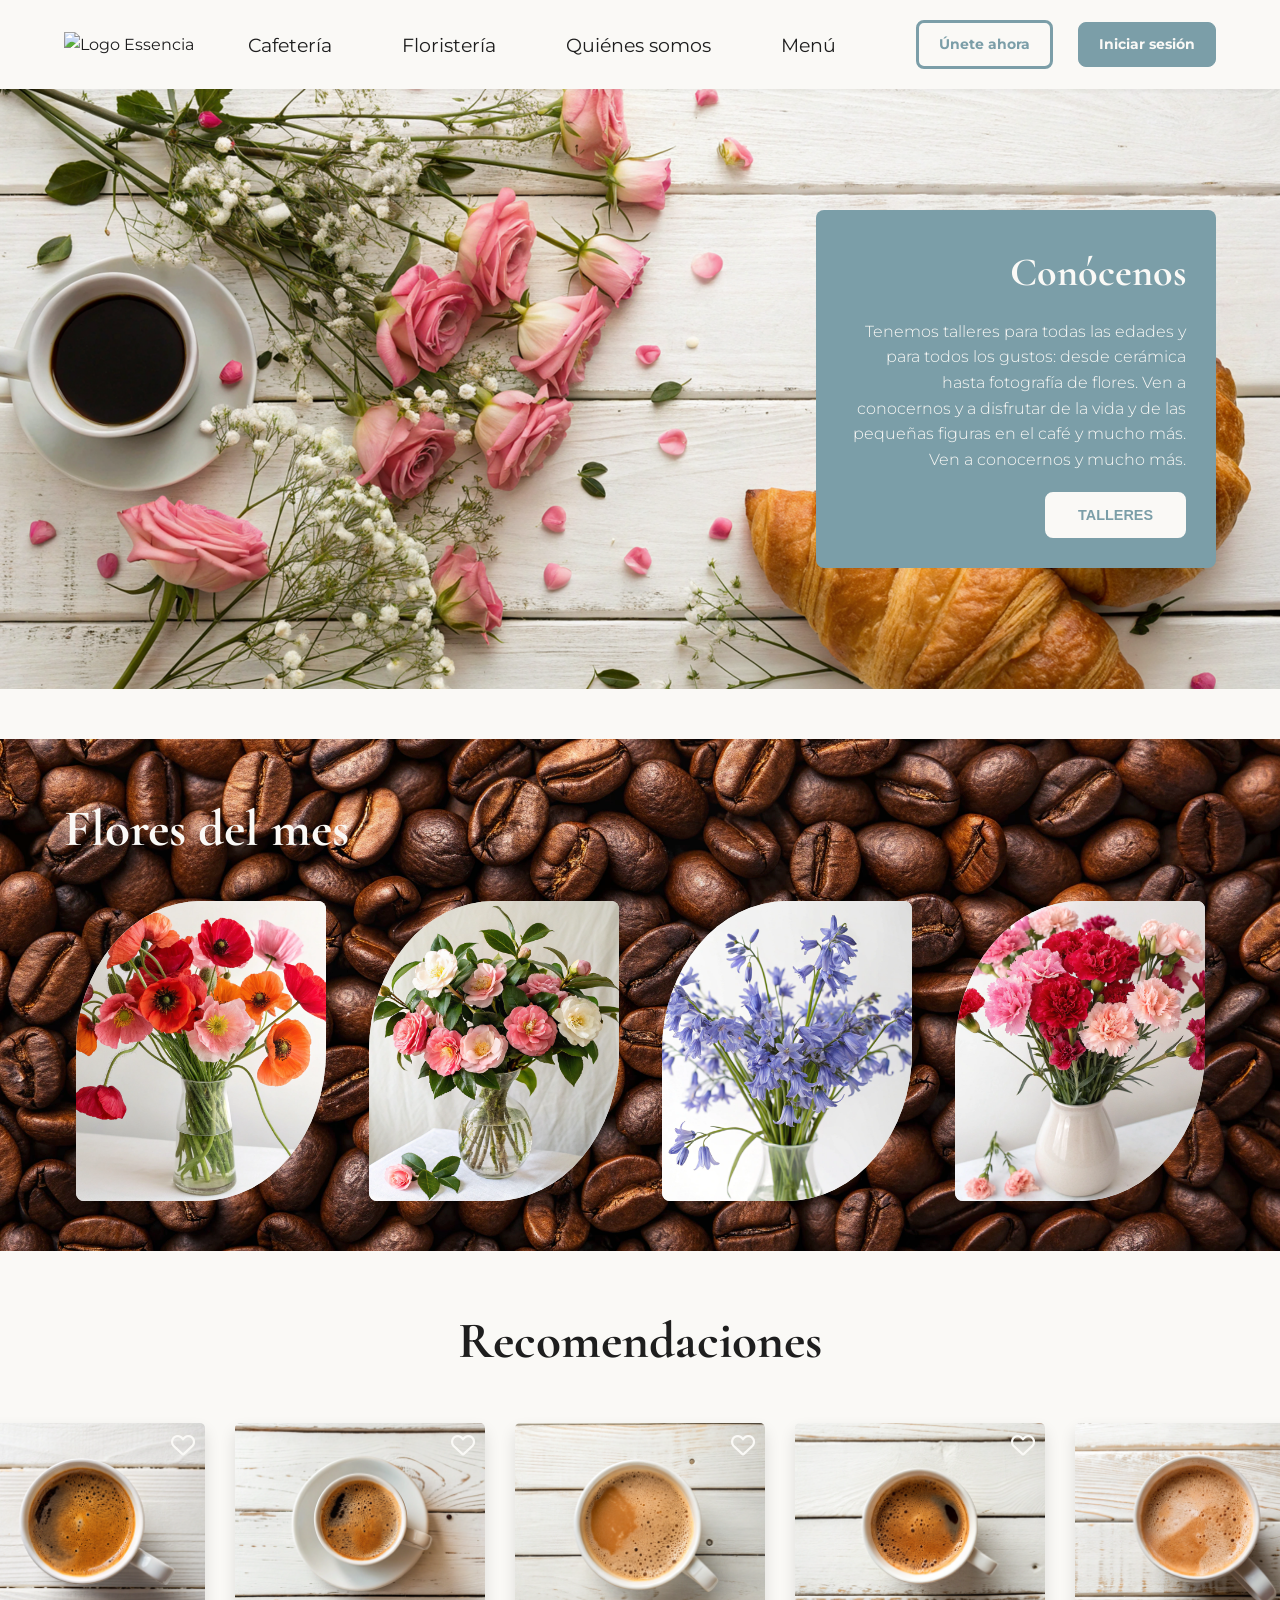
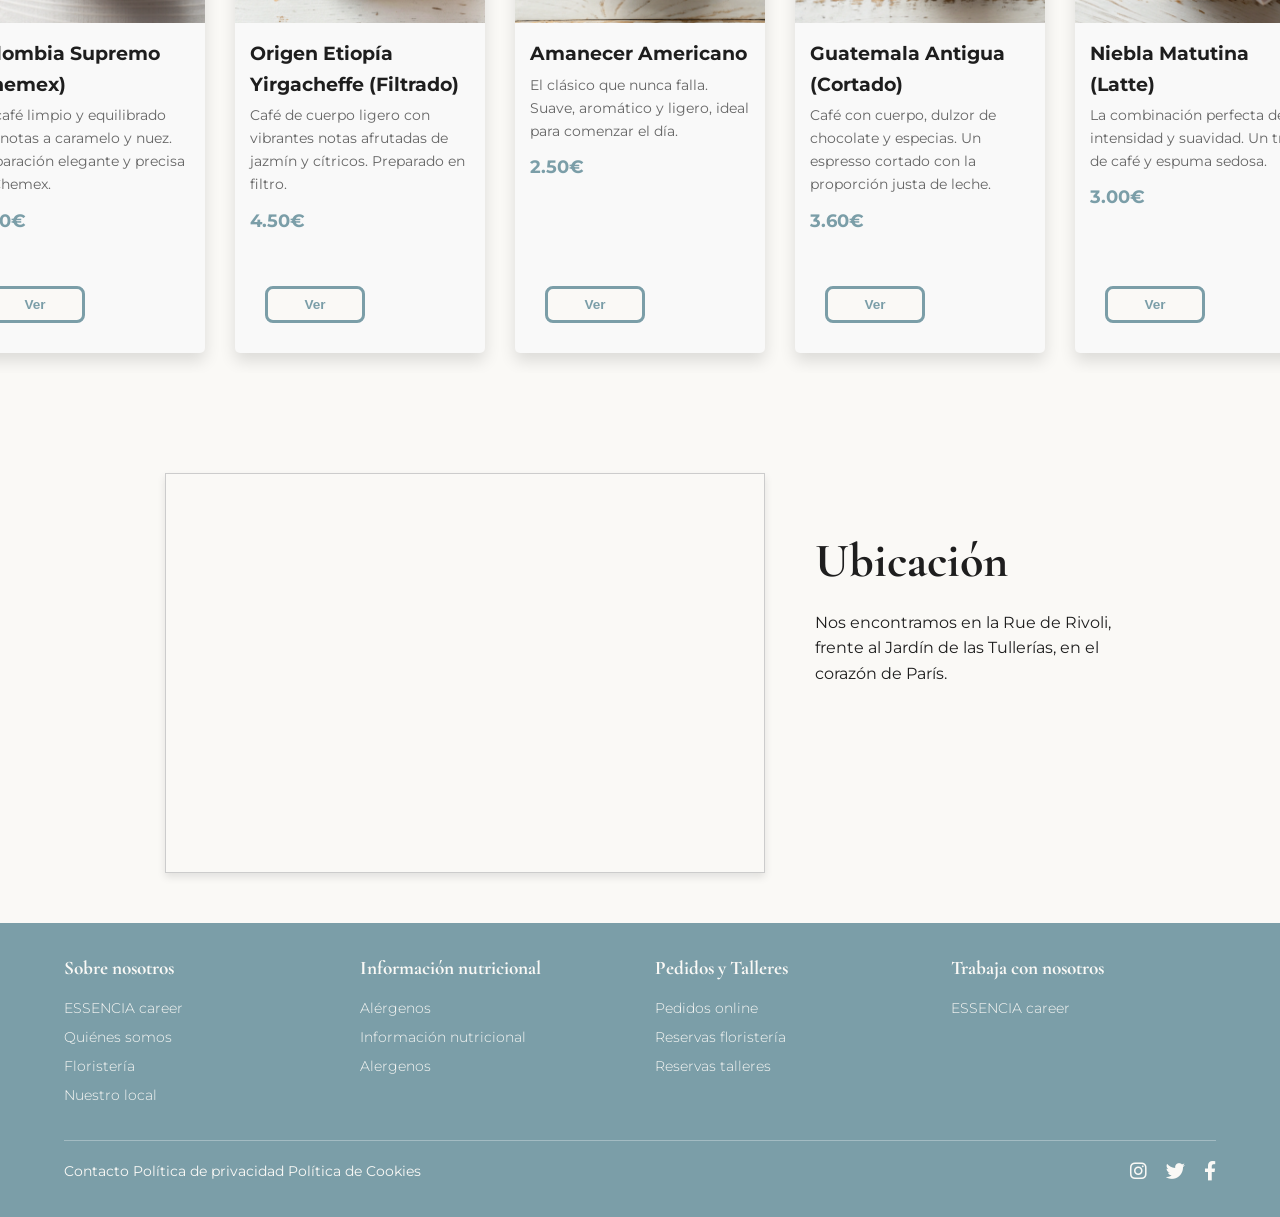
==== Frontend/html/index.html @ 6d56058f "primer commit" ====
<!DOCTYPE html>
<html lang="es">

<head>
    <meta charset="UTF-8">
    <meta name="viewport" content="width=device-width, initial-scale=1.0">
    <title>ESSENCIA</title>
    <link rel="preconnect" href="https://fonts.googleapis.com">
    <link rel="preconnect" href="https://fonts.gstatic.com" crossorigin>
    <link
        href="https://fonts.googleapis.com/css2?family=Cormorant+Garamond:wght@400;700&family=Montserrat:wght@300;400;700&display=swap"
        rel="stylesheet">
    <link rel="stylesheet" href="../css/index.css">
    <script src="../js/index.js"></script>
    <script src="../js/api.js" defer></script>
    
    <script src="../js/toggle.js"></script>
    <link rel="stylesheet" href="https://cdnjs.cloudflare.com/ajax/libs/font-awesome/6.0.0-beta3/css/all.min.css">
</head>

<body>

    <header class="header">
        <div class="header__container">
            <div class="header__logo">
                <img src="../imagenes/generales/logo1-azul.png" alt="Logo Essencia">
            </div>
            <button class="header__toggle menu-toggle" aria-label="Toggle navigation">
                <i class="fas fa-bars"></i>
            </button>
        </div>

        <div class="header__nav nav-menu">
            <nav class="header__list">
                <ul>
                    <li class="header__item"><a href="../html/cafeteria.html" class="header__link">Cafetería</a></li>
                    <li class="header__item"><a href="../html/floristeria.html" class="header__link">Floristería</a></li>
                    <li class="header__item"><a href="#" class="header__link">Quiénes somos</a></li>
                    <li class="header__item"><a href="#" class="header__link">Menú</a></li>
                </ul>
            </nav>
            <div class="header__buttons">
                <a href="../html/register.html" class="btn btn--outline-blue">Únete ahora</a>
                <a href="../html/login.html" class="btn btn--primary">Iniciar sesión</a>
            </div>
        </div>
    </header>

    <section class="banner">
        <div class="banner__overlay-img">
            <img src="../imagenes/generales/conocenos.png" alt="Detalle de flores">
        </div>
        <div class="banner__content">
            <h2 class="banner__title">Conócenos</h2>
            <p class="banner__text">Tenemos talleres para todas las edades y para todos los gustos: desde cerámica hasta fotografía de
                flores. Ven a conocernos y a disfrutar de la vida y de las pequeñas figuras en el café y mucho más. Ven
                a conocernos y mucho más.</p>
            <button class="btn btn--tertiary">Talleres</button>
        </div>
    </section>

    <section class="flores-section">
        <div class="flores-section__bg">
            <img src="../imagenes/generales/granos1.png" alt="Fondo decorativo">
        </div>
        <h2 class="flores-section__title">Flores del mes</h2>
        <div id="flores-del-mes-container" class="flores-section__grid">
        </div>
    </section>

    <section class="recommendations">
        <h2 class="recommendations__title">Recomendaciones</h2>
        <div id="recomendacion-barista-container" class="recommendations__carousel">
        </div>
    </section>

    <section class="location">
        <div class="location__map">
            <iframe
                src="https://www.google.com/maps/embed?pb=!1m18!1m12!1m3!1d2624.730303642738!2d2.327666215674393!3d48.86313887928739!2m3!1f0!2f0!3f0!3m2!1i1024!2i768!4f13.1!3m3!1m2!1s0x47e66e2c2c9d5d33%3A0x629577559c5d72f1!2sJard%C3%ADn%20de%20las%20Tuller%C3%ADas!5e0!3m2!1ses!2ses!4v1678822000000!5m2!1ses!2ses"
                width="100%" height="100%" style="border:0;" allowfullscreen="" loading="lazy"
                referrerpolicy="no-referrer-when-downgrade">
            </iframe>
        </div>
        <div class="location__info">
            <h2>Ubicación</h2>
            <p>Nos encontramos en la Rue de Rivoli, frente al Jardín de las Tullerías, en el corazón de París.</p>
        </div>
    </section>

    <footer class="footer">
        <div class="footer__content">
            <div class="footer__column">
                <h3>Sobre nosotros</h3>
                <ul>
                    <li><a href="#">ESSENCIA career</a></li>
                    <li><a href="#">Quiénes somos</a></li>
                    <li><a href="#">Floristería</a></li>
                    <li><a href="#">Nuestro local</a></li>
                </ul>
            </div>
            <div class="footer__column">
                <h3>Información nutricional</h3>
                <ul>
                    <li><a href="#">Alérgenos</a></li>
                    <li><a href="#">Información nutricional</a></li>
                    <li><a href="#">Alergenos</a></li>
                </ul>
            </div>
            <div class="footer__column">
                <h3>Pedidos y Talleres</h3>
                <ul>
                    <li><a href="#">Pedidos online</a></li>
                    <li><a href="#">Reservas floristería</a></li>
                    <li><a href="#">Reservas talleres</a></li>
                </ul>
            </div>
            <div class="footer__column">
                <h3>Trabaja con nosotros</h3>
                <ul>
                    <li><a href="#">ESSENCIA career</a></li>
                </ul>
            </div>
        </div>
        <div class="footer__bottom">
            <div>
                <a href="#">Contacto</a>
                <a href="#">Política de privacidad</a>
                <a href="#">Política de Cookies</a>
            </div>
            <div class="footer__social">
                <a href="#"><i class="fab fa-instagram"></i></a>
                <a href="#"><i class="fab fa-twitter"></i></a>
                <a href="#"><i class="fab fa-facebook-f"></i></a>
            </div>
        </div>
    </footer>

</body>

</html>
---- Frontend/css/index.css ----
* {
  margin: 0;
  padding: 0;
  box-sizing: border-box;
}

body {
  font-family: "Montserrat", sans-serif;
  color: #1e1e1e;
  line-height: 1.6;
  background-color: #faf9f6;
}

h2 {
  font-family: "Cormorant Garamond", serif;
  font-weight: 700;
}

h3 {
  font-family: "Cormorant Garamond", serif;
}

a {
  text-decoration: none;
  color: inherit;
}

.btn {
  padding: 10px 20px;
  border: none;
  cursor: pointer;
  border-radius: 8px;
  font-weight: 700;
  transition: background-color 0.3s, color 0.3s, border-color 0.3s;
  font-size: 0.9rem;
  display: inline-block;
}
.btn--primary {
  background-color: #7b9ea8;
  color: #faf9f6;
  border: 1px solid #7b9ea8;
}
.btn--primary:hover {
  background-color: #658790;
  border-color: #658790;
  opacity: 1;
}
.btn--outline-blue {
  background-color: #faf9f6;
  color: #7b9ea8;
  border: 3px solid #7b9ea8;
}
.btn--outline-blue:hover {
  background-color: #7b9ea8;
  color: #faf9f6;
  border-color: #7b9ea8;
  opacity: 1;
}
.btn--secondary {
  background-color: transparent;
  color: #7b9ea8;
  border: 2px solid #7b9ea8;
}
.btn--secondary:hover {
  background-color: #7b9ea8;
  color: #faf9f6;
  border-color: #7b9ea8;
  opacity: 1;
}
.btn--tertiary {
  background-color: #faf9f6;
  color: #7b9ea8;
  border: 3px solid #faf9f6;
  padding: 12px 30px;
  text-transform: uppercase;
}
.btn--tertiary:hover {
  background-color: #658790;
  opacity: 1;
  color: #faf9f6;
}
.btn--ver {
  background-color: #85a2a9;
  color: #faf9f6;
}
.btn--ver:hover {
  background-color: #658790;
  border-color: #658790;
  opacity: 1;
}

.header {
  display: flex;
  flex-direction: column;
  align-items: center;
  padding: 15px 5%;
  background-color: #faf9f6;
  color: #1e1e1e;
  position: sticky;
  top: 0;
  z-index: 1000;
  box-shadow: 0 2px 4px rgba(0, 0, 0, 0.05);
  justify-content: space-between;
}
.header__container {
  display: flex;
  width: 100%;
  justify-content: space-between;
  align-items: center;
}
.header__logo img {
  width: 130px;
  height: auto;
  display: block;
}
.header__toggle {
  background: none;
  border: none;
  font-size: 1.5rem;
  cursor: pointer;
  color: #1e1e1e;
  display: block;
  order: 2;
}
.header__nav {
  width: 100%;
  max-height: 0;
  overflow: hidden;
  transition: max-height 0.5s ease-in-out;
  display: flex;
  flex-direction: column;
  align-items: center;
}
.header__nav.active {
  max-height: 500px;
  padding-top: 15px;
}
.header__list {
  list-style: none;
  display: flex;
  flex-direction: column;
  width: 100%;
  padding: 10px 0;
}
.header__item {
  text-align: center;
  width: 100%;
}
.header__link {
  padding: 15px 0;
  display: block;
  font-size: 1.1rem;
  font-weight: 400;
  color: #1e1e1e;
  border-bottom: 1px solid #eee;
}
.header__buttons {
  display: flex;
  flex-direction: column;
  width: 80%;
  margin: 15px 0 10px;
  gap: 10px;
}
.header__buttons a {
  margin-left: 0;
  text-align: center;
}
@media (min-width: 901px) {
  .header {
    flex-direction: row;
    padding: 20px 5%;
  }
  .header__container {
    width: auto;
    justify-content: flex-start;
  }
  .header__logo {
    margin-right: 20px;
  }
  .header__toggle {
    display: none;
  }
  .header__nav {
    max-height: none;
    overflow: visible;
    flex-direction: row;
    width: auto;
    padding-top: 0;
    display: flex;
  }
  .header__list {
    width: auto;
    padding: 0;
    margin: 0;
    height: 100%;
    margin-right: 20px;
  }
  .header__list ul {
    display: flex;
    flex-direction: row;
    gap: 40px;
    list-style: none;
    margin: 0;
    padding: 0;
    align-items: center;
  }
  .header__item {
    width: auto;
    text-align: left;
  }
  .header__link {
    padding: 10px 15px;
    border-bottom: none;
    font-size: 1.2rem;
    display: inline-block;
    line-height: normal;
    white-space: nowrap;
    text-decoration: none;
  }
  .header__link:hover {
    color: #7b9ea8;
  }
  .header__buttons {
    flex-direction: row;
    width: auto;
    margin: 0 0 0 30px;
    align-items: center;
  }
  .header__buttons a {
    margin-left: 15px;
  }
}

.banner {
  background: url("../imagenes/generales/conocenos.png") no-repeat center center/cover;
  height: 600px;
  position: relative;
  display: flex;
  align-items: center;
  justify-content: center;
  padding-right: 0;
  text-align: center;
  overflow: hidden;
  margin-bottom: 50px;
}
.banner__overlay-img {
  position: absolute;
  top: 0;
  left: 0;
  width: 100%;
  height: 100%;
  z-index: 1;
  pointer-events: none;
}
.banner__overlay-img img {
  width: 100%;
  height: 100%;
  object-fit: cover;
}
.banner__content {
  position: relative;
  z-index: 2;
  background-color: #7b9ea8;
  color: #faf9f6;
  padding: 30px;
  border-radius: 8px;
  max-width: 400px;
}
.banner__title {
  font-size: 2.5rem;
  margin-bottom: 15px;
}
.banner__text {
  font-weight: 300;
  margin-bottom: 20px;
}
@media (min-width: 600px) {
  .banner {
    justify-content: flex-end;
    padding-right: 5%;
    text-align: right;
  }
  .banner__content {
    text-align: right;
  }
}

.flores-section {
  background: url("../imagenes/generales/granos1.png") no-repeat center center/cover;
  position: relative;
  padding: 50px 5%;
  text-align: center;
  overflow: hidden;
}
.flores-section__bg {
  position: absolute;
  top: 0;
  left: 0;
  width: 100%;
  height: 100%;
  z-index: 0;
}
.flores-section__bg img {
  width: 100%;
  height: 100%;
  object-fit: cover;
  opacity: 0.8;
}
.flores-section__title {
  position: relative;
  z-index: 1;
  color: #faf9f6;
  font-size: 3.2rem;
  margin-bottom: 30px;
  text-align: justify;
}
.flores-section__grid {
  position: relative;
  z-index: 1;
  display: flex;
  justify-content: space-around;
  gap: 20px;
  flex-wrap: wrap;
}

.flor-card {
  width: 250px;
  height: 300px;
  background-color: #faf9f6;
  border-radius: 50% 8px 50% 8px;
  overflow: hidden;
  display: flex;
  flex-direction: column;
  justify-content: flex-end;
  align-items: center;
  position: relative;
}
.flor-card img {
  width: 100%;
  height: 100%;
  object-fit: cover;
  position: absolute;
  top: 0;
  left: 0;
  z-index: 1;
}

.recommendations {
  padding: 50px 0;
  background-color: #faf9f6;
  text-align: center;
}
.recommendations__title {
  color: #1e1e1e;
  padding: 0 5%;
  margin-bottom: 20px;
  font-size: 3.2rem;
}
.recommendations__carousel {
  display: flex;
  overflow-x: auto;
  scroll-snap-type: x mandatory;
  -webkit-overflow-scrolling: touch;
  gap: 30px;
  padding: 20px 5%;
  justify-content: flex-start;
}
@media (min-width: 901px) {
  .recommendations__carousel {
    justify-content: center;
  }
}

.cafe-card {
  min-width: 250px;
  width: 250px;
  scroll-snap-align: start;
  background-color: #f9f9f9;
  border-radius: 5px;
  overflow: hidden;
  text-align: left;
  display: flex;
  flex-direction: column;
  height: 530px;
  box-shadow: 0 8px 16px rgba(0, 0, 0, 0.12);
}
.cafe-card .cafe-header {
  position: relative;
  width: 100%;
  height: 200px;
  flex-shrink: 0;
}
.cafe-card .cafe-header img {
  width: 100%;
  height: 100%;
  object-fit: cover;
}
.cafe-card .heart-icon {
  position: absolute;
  top: 10px;
  right: 10px;
  color: #faf9f6;
  font-size: 1.5rem;
  cursor: pointer;
  transition: color 0.2s;
}
.cafe-card .heart-icon:active {
  color: #7b9ea8;
}
.cafe-card .cafe-content {
  padding: 15px;
  display: flex;
  flex-direction: column;
  flex-grow: 1;
}
.cafe-card .cafe-content h4 {
  font-family: "Montserrat", sans-serif;
  font-size: 1.2rem;
  margin-bottom: 5px;
  font-weight: 700;
}
.cafe-card .cafe-content p {
  font-size: 0.9rem;
  color: #666;
  margin-bottom: 10px;
}
.cafe-card .cafe-content .price {
  font-size: 1.1rem;
  font-weight: 700;
  color: #7b9ea8;
  margin-bottom: 15px;
}
.cafe-card .cafe-actions {
  margin-top: auto;
  padding: 15px;
  display: flex;
  justify-content: flex-start;
}
.cafe-card .cafe-actions .btn {
  background-color: #faf9f6;
  color: #7b9ea8;
  border: 3px solid #7b9ea8;
  font-size: 0.85rem;
  padding: 8px 20px;
  text-align: center;
  min-width: 100px;
  font-weight: 700;
}
.cafe-card .cafe-actions .btn:hover {
  background-color: #7b9ea8;
  color: #faf9f6;
  border-color: #7b9ea8;
  opacity: 1;
}
.cafe-card .cafe-actions .btn--secondary {
  display: none;
}

.location {
  display: flex;
  flex-direction: column;
  align-items: center;
  text-align: center;
  padding: 50px 5%;
  gap: 50px;
  background-color: #faf9f6;
}
.location__map {
  width: 100%;
  height: 200px;
  border: 1px solid #ccc;
  box-shadow: 0 4px 8px rgba(0, 0, 0, 0.1);
}
.location__info {
  text-align: center;
  padding-top: 0;
  max-width: 300px;
}
.location__info h2 {
  color: #1e1e1e;
  font-size: 3rem;
  margin-bottom: 10px;
  text-align: center;
}
@media (min-width: 901px) {
  .location {
    flex-direction: row;
    justify-content: center;
    align-items: flex-start;
  }
  .location__map {
    width: 600px;
    height: 400px;
  }
  .location__info {
    text-align: left;
    padding-top: 50px;
  }
  .location__info h2 {
    text-align: left;
  }
}

.footer {
  background-color: #7b9ea8;
  color: #faf9f6;
  padding: 30px 5%;
  font-size: 0.9rem;
}
.footer__content {
  display: flex;
  flex-direction: column;
  gap: 20px;
  padding-bottom: 30px;
  border-bottom: 1px solid rgba(255, 255, 255, 0.3);
}
@media (min-width: 901px) {
  .footer__content {
    flex-direction: row;
    justify-content: space-between;
  }
}
.footer__column {
  flex-basis: 23%;
}
.footer__column h3 {
  font-family: "Cormorant Garamond", serif;
  font-size: 1.2rem;
  font-weight: 700;
  margin-bottom: 10px;
}
.footer__column ul {
  list-style: none;
}
.footer__column ul li a {
  display: block;
  padding: 3px 0;
  font-weight: 300;
  text-decoration: none;
  transition: color 0.3s;
}
.footer__column ul li a:hover {
  color: #f0f0f0;
}
.footer__bottom {
  display: flex;
  flex-direction: column;
  align-items: center;
  padding-top: 15px;
  gap: 15px;
}
@media (min-width: 901px) {
  .footer__bottom {
    flex-direction: row;
    justify-content: space-between;
  }
}
.footer__legal {
  display: flex;
  flex-wrap: wrap;
  gap: 20px;
  justify-content: center;
}
.footer__legal a {
  text-decoration: none;
  font-weight: 300;
  color: inherit;
}
.footer__legal a:hover {
  text-decoration: underline;
}
.footer__social a {
  font-size: 1.2rem;
  margin-left: 15px;
  text-decoration: none;
  color: inherit;
}

/*# sourceMappingURL=index.css.map */
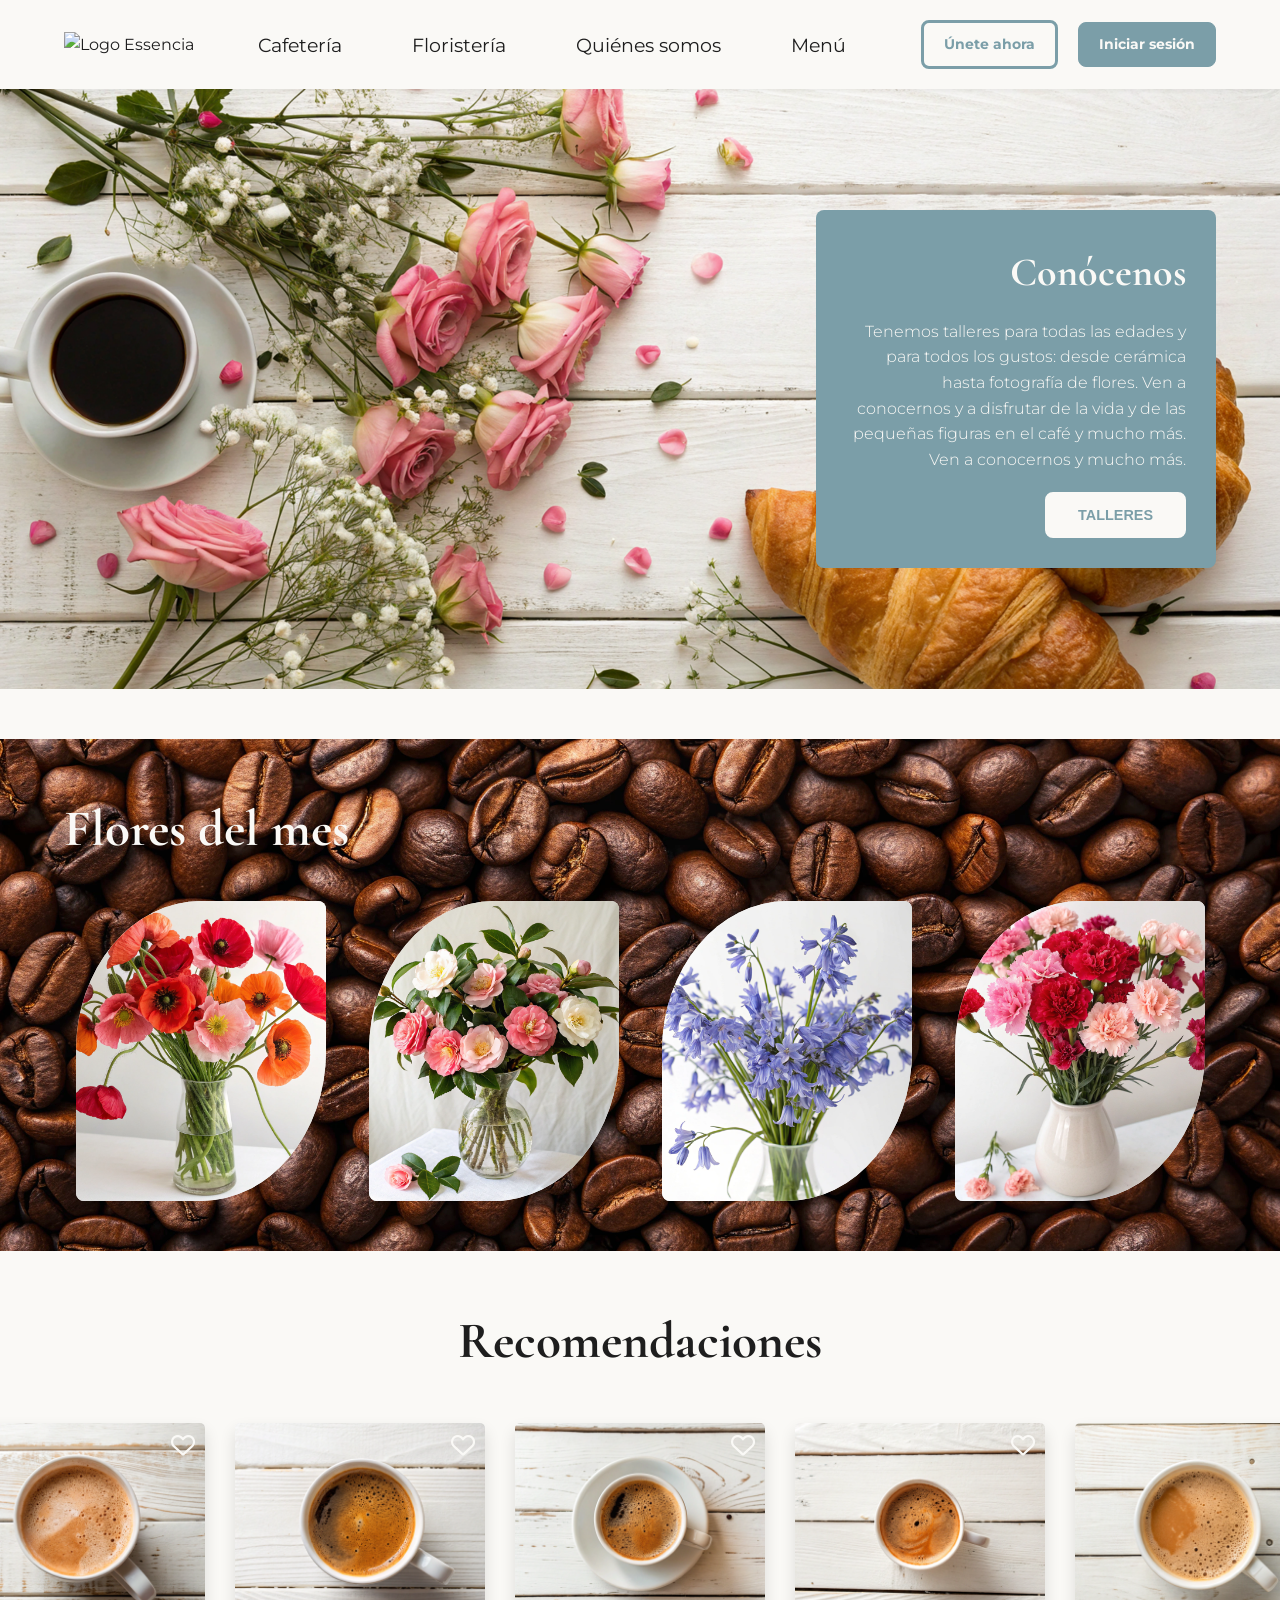
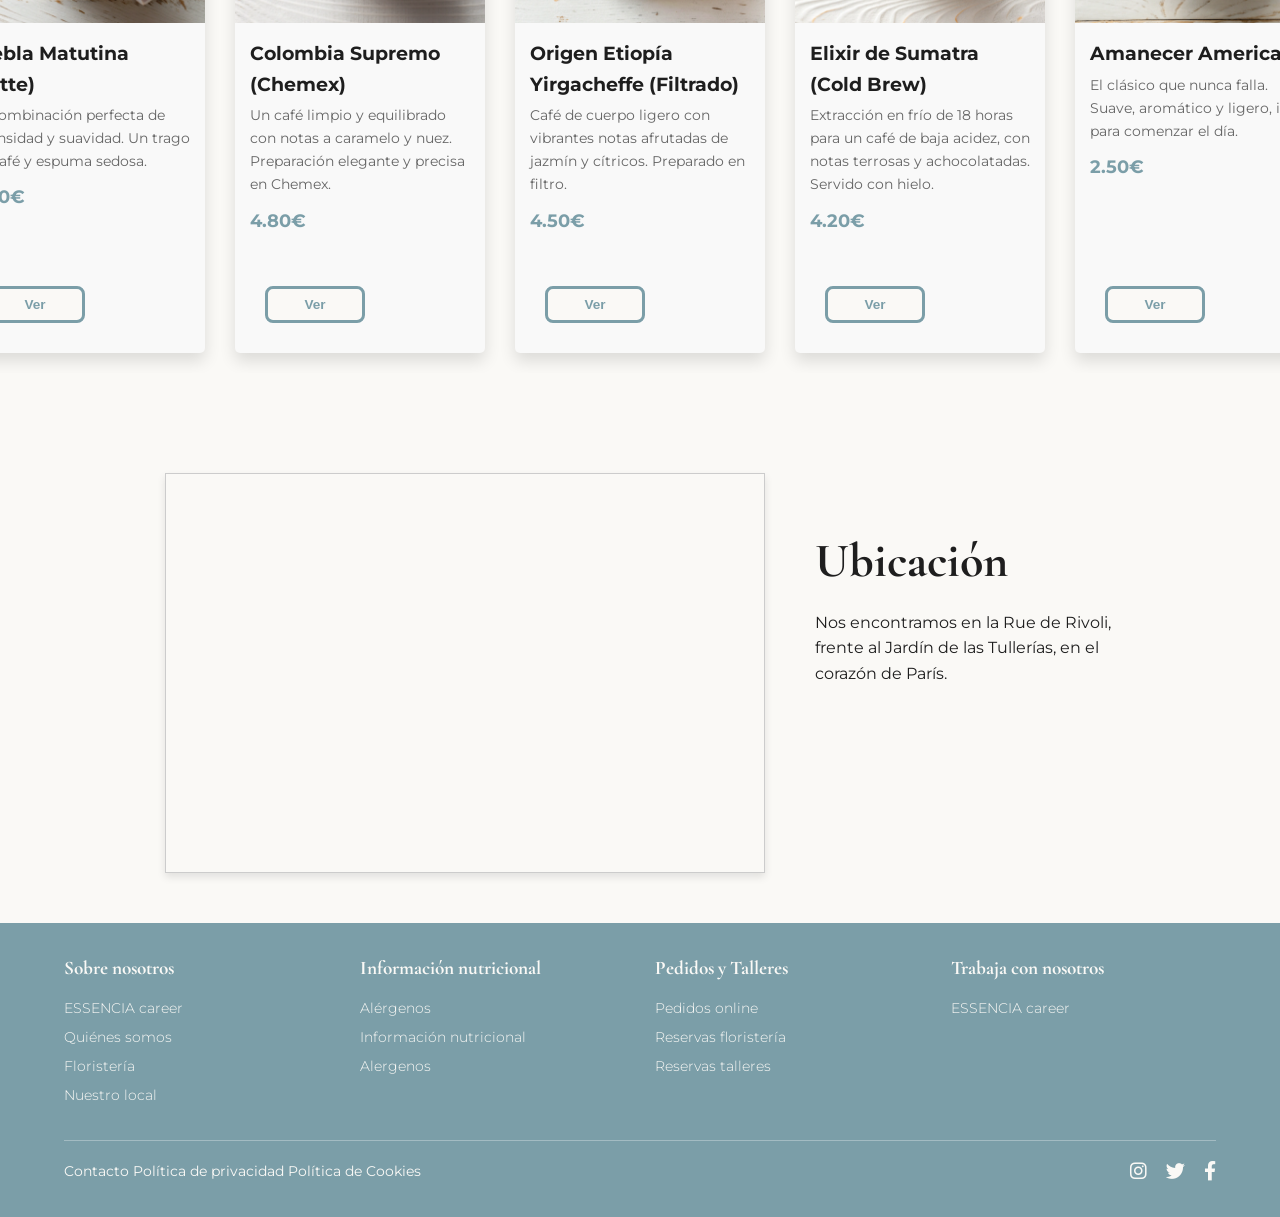
==== commit 3eb00159: "arreglados los estilos" ====
--- a/Frontend/html/index.html
+++ b/Frontend/html/index.html
@@ -10,7 +10,7 @@
     <link
         href="https://fonts.googleapis.com/css2?family=Cormorant+Garamond:wght@400;700&family=Montserrat:wght@300;400;700&display=swap"
         rel="stylesheet">
-    <link rel="stylesheet" href="../css/index.css">
+    <link rel="stylesheet" href="../css/main.css">
     <script src="../js/index.js"></script>
     <script src="../js/api.js" defer></script>
     
--- a/Frontend/css/main.css
+++ b/Frontend/css/main.css
@@ -0,0 +1,1728 @@
+body {
+  font-family: "Montserrat", sans-serif;
+  color: #1e1e1e;
+  line-height: 1.6;
+  background-color: #faf9f6;
+}
+
+h1, h2, h3 {
+  font-family: "Cormorant Garamond", serif;
+  font-weight: 700;
+}
+
+h1 {
+  font-weight: 400;
+}
+
+a {
+  text-decoration: none;
+  color: inherit;
+}
+
+* {
+  margin: 0;
+  padding: 0;
+  box-sizing: border-box;
+}
+
+.btn {
+  padding: 10px 20px;
+  border: none;
+  cursor: pointer;
+  border-radius: 8px;
+  font-weight: 700;
+  transition: all 0.3s;
+  font-size: 0.9rem;
+  display: inline-block;
+  text-align: center;
+}
+.btn--primary {
+  background-color: #7b9ea8;
+  color: #faf9f6;
+  border: 1px solid #7b9ea8;
+}
+.btn--primary:hover {
+  background-color: #658790;
+  border-color: #658790;
+  opacity: 1;
+}
+.btn--outline-blue {
+  background-color: #faf9f6;
+  color: #7b9ea8;
+  border: 3px solid #7b9ea8;
+}
+.btn--outline-blue:hover {
+  background-color: #7b9ea8;
+  color: #faf9f6;
+  border-color: #7b9ea8;
+  opacity: 1;
+}
+.btn--secondary {
+  background-color: transparent;
+  color: #7b9ea8;
+  border: 2px solid #7b9ea8;
+}
+.btn--secondary:hover {
+  background-color: #7b9ea8;
+  color: #faf9f6;
+  border-color: #7b9ea8;
+  opacity: 1;
+}
+.btn--tertiary {
+  background-color: #faf9f6;
+  color: #7b9ea8;
+  border: 3px solid #faf9f6;
+  padding: 12px 30px;
+  text-transform: uppercase;
+}
+.btn--tertiary:hover {
+  background-color: #658790;
+  opacity: 1;
+  color: #faf9f6;
+}
+.btn--ver {
+  background-color: #85a2a9;
+  color: #faf9f6;
+}
+.btn--ver:hover {
+  background-color: #658790;
+  border-color: #658790;
+  opacity: 1;
+}
+.btn--green {
+  background-color: #9CAF88;
+  color: #faf9f6;
+  border: 1px solid #9CAF88;
+}
+.btn--green:hover {
+  background-color: #829773;
+  border-color: #829773;
+}
+.btn--outline-green {
+  background-color: #faf9f6;
+  color: #9CAF88;
+  border: 3px solid #9CAF88;
+}
+.btn--outline-green:hover {
+  background-color: #9CAF88;
+  color: #faf9f6;
+}
+.btn--rose {
+  background-color: #CEA6A1;
+  color: #ffffff;
+  border: 1px solid #CEA6A1;
+}
+.btn--rose:hover {
+  background-color: #CEA6A1;
+  border-color: #CEA6A1;
+  opacity: 1;
+}
+.btn--outline-rose {
+  background-color: #faf9f6;
+  color: #CEA6A1;
+  border: 3px solid #CEA6A1;
+}
+.btn--outline-rose:hover {
+  background-color: #CEA6A1;
+  color: #ffffff;
+  border-color: #CEA6A1;
+  opacity: 1;
+}
+.btn--small {
+  font-size: 0.85rem;
+  padding: 8px 15px;
+  text-align: center;
+}
+.btn--transparent {
+  padding: 0.8rem 2.5rem;
+  border: 3px solid #1E1E1E;
+  background-color: transparent;
+  color: #1E1E1E;
+}
+.btn--transparent:hover {
+  background-color: #1E1E1E;
+  color: #ffffff;
+}
+
+.header {
+  display: flex;
+  flex-direction: column;
+  align-items: center;
+  padding: 15px 5%;
+  background-color: #faf9f6;
+  color: #1e1e1e;
+  position: sticky;
+  top: 0;
+  z-index: 1000;
+  box-shadow: 0 2px 4px rgba(0, 0, 0, 0.05);
+  justify-content: space-between;
+}
+.header .cart-icon {
+  color: #CEA6A1;
+  font-size: 1.2rem;
+  margin-left: 10px;
+}
+.header__container {
+  display: flex;
+  width: 100%;
+  justify-content: space-between;
+  align-items: center;
+}
+.header__logo img {
+  width: 130px;
+  height: auto;
+  display: block;
+}
+.header__toggle {
+  background: none;
+  border: none;
+  font-size: 1.5rem;
+  cursor: pointer;
+  color: #1e1e1e;
+  display: block;
+  order: 2;
+}
+.header__nav {
+  width: 100%;
+  max-height: 0;
+  overflow: hidden;
+  transition: max-height 0.5s ease-in-out;
+  display: flex;
+  flex-direction: column;
+  align-items: center;
+}
+.header__nav.active {
+  max-height: 500px;
+  padding-top: 15px;
+}
+.header__list {
+  list-style: none;
+  display: flex;
+  flex-direction: column;
+  width: 100%;
+  padding: 10px 0;
+}
+.header__list ul {
+  padding: 0;
+  list-style: none;
+  text-align: center;
+  width: 100%;
+}
+.header__item {
+  text-align: center;
+  width: 100%;
+}
+.header__link {
+  padding: 15px 0;
+  display: block;
+  font-size: 1.1rem;
+  font-weight: 400;
+  color: #1e1e1e;
+  border-bottom: 1px solid #eee;
+}
+.header__buttons {
+  display: flex;
+  flex-direction: column;
+  width: 80%;
+  margin: 15px 0 10px;
+  gap: 10px;
+}
+.header__buttons a {
+  margin-left: 0;
+  text-align: center;
+}
+@media (min-width: 901px) {
+  .header {
+    flex-direction: row;
+    padding: 20px 5%;
+  }
+  .header__container {
+    width: auto;
+    justify-content: flex-start;
+  }
+  .header__logo {
+    margin-right: 20px;
+  }
+  .header__toggle {
+    display: none;
+  }
+  .header__nav {
+    max-height: none;
+    overflow: visible;
+    flex-direction: row;
+    width: auto;
+    padding-top: 0;
+    display: flex;
+  }
+  .header__list {
+    width: auto;
+    padding: 0;
+    margin: 0;
+    height: 100%;
+    margin-right: 20px;
+  }
+  .header__list ul {
+    display: flex;
+    flex-direction: row;
+    gap: 40px;
+    list-style: none;
+    margin: 0;
+    padding: 0;
+    align-items: center;
+  }
+  .header__item {
+    width: auto;
+    text-align: left;
+  }
+  .header__link {
+    padding: 10px 15px;
+    border-bottom: none;
+    font-size: 1.2rem;
+    display: inline-block;
+    line-height: normal;
+    white-space: nowrap;
+    text-decoration: none;
+  }
+  .header__link:hover {
+    color: #7b9ea8;
+  }
+  .header .header__link:hover {
+    color: #9CAF88;
+  }
+  .header .header__list ul .header__item:first-child a:hover {
+    color: #CEA6A1;
+  }
+  .header__buttons {
+    flex-direction: row;
+    width: auto;
+    margin: 0 0 0 30px;
+    align-items: center;
+  }
+  .header__buttons a {
+    margin-left: 10px;
+  }
+}
+
+.footer {
+  background-color: #7b9ea8;
+  color: #faf9f6;
+  padding: 30px 5%;
+  font-size: 0.9rem;
+}
+.footer--green {
+  background-color: #9CAF88;
+}
+.footer--rose {
+  background-color: #CEA6A1;
+}
+.footer__content {
+  display: flex;
+  flex-direction: column;
+  gap: 20px;
+  padding-bottom: 30px;
+  border-bottom: 1px solid rgba(255, 255, 255, 0.3);
+}
+@media (min-width: 901px) {
+  .footer__content {
+    flex-direction: row;
+    justify-content: space-between;
+  }
+}
+.footer__column {
+  flex-basis: 23%;
+}
+.footer__column h3 {
+  font-family: "Cormorant Garamond", serif;
+  font-size: 1.2rem;
+  font-weight: 700;
+  margin-bottom: 10px;
+}
+.footer__column ul {
+  list-style: none;
+}
+.footer__column ul li a {
+  display: block;
+  padding: 3px 0;
+  font-weight: 300;
+  text-decoration: none;
+  transition: color 0.3s;
+}
+.footer__column ul li a:hover {
+  color: #f0f0f0;
+}
+.footer__bottom {
+  display: flex;
+  flex-direction: column;
+  align-items: center;
+  padding-top: 15px;
+  gap: 15px;
+}
+@media (min-width: 901px) {
+  .footer__bottom {
+    flex-direction: row;
+    justify-content: space-between;
+  }
+}
+.footer__legal {
+  display: flex;
+  flex-wrap: wrap;
+  gap: 20px;
+  justify-content: center;
+}
+.footer__legal a {
+  text-decoration: none;
+  font-weight: 300;
+  color: inherit;
+}
+.footer__legal a:hover {
+  text-decoration: underline;
+}
+.footer__social a {
+  font-size: 1.2rem;
+  margin-left: 15px;
+  text-decoration: none;
+  color: inherit;
+}
+
+.section-title {
+  font-size: 2.5rem;
+  padding-top: 2rem;
+  margin-bottom: 2rem;
+  text-align: center;
+  font-weight: 700;
+  color: #1e1e1e;
+}
+@media (min-width: 901px) {
+  .section-title {
+    font-size: 4rem;
+    padding-top: 3rem;
+  }
+}
+
+.banner {
+  background: url("../imagenes/generales/conocenos.png") no-repeat center center/cover;
+  height: 600px;
+  position: relative;
+  display: flex;
+  align-items: center;
+  justify-content: center;
+  padding-right: 0;
+  text-align: center;
+  overflow: hidden;
+  margin-bottom: 50px;
+}
+.banner__overlay-img {
+  position: absolute;
+  top: 0;
+  left: 0;
+  width: 100%;
+  height: 100%;
+  z-index: 1;
+  pointer-events: none;
+}
+.banner__overlay-img img {
+  width: 100%;
+  height: 100%;
+  object-fit: cover;
+}
+.banner__content {
+  position: relative;
+  z-index: 2;
+  background-color: #7b9ea8;
+  color: #faf9f6;
+  padding: 30px;
+  border-radius: 8px;
+  max-width: 400px;
+}
+.banner__title {
+  font-size: 2.5rem;
+  margin-bottom: 15px;
+}
+.banner__text {
+  font-weight: 300;
+  margin-bottom: 20px;
+}
+@media (min-width: 600px) {
+  .banner {
+    justify-content: flex-end;
+    padding-right: 5%;
+    text-align: right;
+  }
+  .banner__content {
+    text-align: right;
+  }
+}
+
+.flores-section {
+  background: url("../imagenes/generales/granos1.png") no-repeat center center/cover;
+  position: relative;
+  padding: 50px 5%;
+  text-align: center;
+  overflow: hidden;
+}
+.flores-section__bg {
+  position: absolute;
+  top: 0;
+  left: 0;
+  width: 100%;
+  height: 100%;
+  z-index: 0;
+}
+.flores-section__bg img {
+  width: 100%;
+  height: 100%;
+  object-fit: cover;
+  opacity: 0.8;
+}
+.flores-section__title {
+  position: relative;
+  z-index: 1;
+  color: #faf9f6;
+  font-size: 3.2rem;
+  margin-bottom: 30px;
+  text-align: justify;
+}
+.flores-section__grid {
+  position: relative;
+  z-index: 1;
+  display: flex;
+  justify-content: space-around;
+  gap: 20px;
+  flex-wrap: wrap;
+}
+
+.flor-card {
+  width: 250px;
+  height: 300px;
+  background-color: #faf9f6;
+  border-radius: 50% 8px 50% 8px;
+  overflow: hidden;
+  display: flex;
+  flex-direction: column;
+  justify-content: flex-end;
+  align-items: center;
+  position: relative;
+}
+.flor-card img {
+  width: 100%;
+  height: 100%;
+  object-fit: cover;
+  position: absolute;
+  top: 0;
+  left: 0;
+  z-index: 1;
+}
+
+.recommendations {
+  padding: 50px 0;
+  background-color: #faf9f6;
+  text-align: center;
+}
+.recommendations__title {
+  color: #1e1e1e;
+  padding: 0 5%;
+  margin-bottom: 20px;
+  font-size: 3.2rem;
+}
+.recommendations__carousel {
+  display: flex;
+  overflow-x: auto;
+  scroll-snap-type: x mandatory;
+  -webkit-overflow-scrolling: touch;
+  gap: 30px;
+  padding: 20px 5%;
+  justify-content: flex-start;
+}
+@media (min-width: 901px) {
+  .recommendations__carousel {
+    justify-content: center;
+  }
+}
+
+.cafe-card {
+  min-width: 250px;
+  width: 250px;
+  scroll-snap-align: start;
+  background-color: #f9f9f9;
+  border-radius: 5px;
+  overflow: hidden;
+  text-align: left;
+  display: flex;
+  flex-direction: column;
+  height: 530px;
+  box-shadow: 0 8px 16px rgba(0, 0, 0, 0.12);
+}
+.cafe-card .cafe-header {
+  position: relative;
+  width: 100%;
+  height: 200px;
+  flex-shrink: 0;
+}
+.cafe-card .cafe-header img {
+  width: 100%;
+  height: 100%;
+  object-fit: cover;
+}
+.cafe-card .heart-icon {
+  position: absolute;
+  top: 10px;
+  right: 10px;
+  color: #faf9f6;
+  font-size: 1.5rem;
+  cursor: pointer;
+  transition: color 0.2s;
+}
+.cafe-card .heart-icon:active {
+  color: #7b9ea8;
+}
+.cafe-card .cafe-content {
+  padding: 15px;
+  display: flex;
+  flex-direction: column;
+  flex-grow: 1;
+}
+.cafe-card .cafe-content h4 {
+  font-family: "Montserrat", sans-serif;
+  font-size: 1.2rem;
+  margin-bottom: 5px;
+  font-weight: 700;
+}
+.cafe-card .cafe-content p {
+  font-size: 0.9rem;
+  color: #666;
+  margin-bottom: 10px;
+}
+.cafe-card .cafe-content .price {
+  font-size: 1.1rem;
+  font-weight: 700;
+  color: #7b9ea8;
+  margin-bottom: 15px;
+}
+.cafe-card .cafe-actions {
+  margin-top: auto;
+  padding: 15px;
+  display: flex;
+  justify-content: flex-start;
+}
+.cafe-card .cafe-actions .btn {
+  background-color: #faf9f6;
+  color: #7b9ea8;
+  border: 3px solid #7b9ea8;
+  font-size: 0.85rem;
+  padding: 8px 20px;
+  text-align: center;
+  min-width: 100px;
+  font-weight: 700;
+}
+.cafe-card .cafe-actions .btn:hover {
+  background-color: #7b9ea8;
+  color: #faf9f6;
+  border-color: #7b9ea8;
+  opacity: 1;
+}
+.cafe-card .cafe-actions .btn--secondary {
+  display: none;
+}
+
+.location {
+  display: flex;
+  flex-direction: column;
+  align-items: center;
+  text-align: center;
+  padding: 50px 5%;
+  gap: 50px;
+  background-color: #faf9f6;
+}
+.location__map {
+  width: 100%;
+  height: 200px;
+  border: 1px solid #ccc;
+  box-shadow: 0 4px 8px rgba(0, 0, 0, 0.1);
+}
+.location__info {
+  text-align: center;
+  padding-top: 0;
+  max-width: 300px;
+}
+.location__info h2 {
+  color: #1e1e1e;
+  font-size: 3rem;
+  margin-bottom: 10px;
+  text-align: center;
+}
+@media (min-width: 901px) {
+  .location {
+    flex-direction: row;
+    justify-content: center;
+    align-items: flex-start;
+  }
+  .location__map {
+    width: 600px;
+    height: 400px;
+  }
+  .location__info {
+    text-align: left;
+    padding-top: 50px;
+  }
+  .location__info h2 {
+    text-align: left;
+  }
+}
+
+.form-background {
+  display: flex;
+  align-items: center;
+  justify-content: center;
+  min-height: 100vh;
+  background-color: #f0f0f0;
+  padding: 2rem 5%;
+}
+
+.form-container {
+  background-color: #faf9f6;
+  padding: 2.5rem 3rem;
+  border-radius: 8px;
+  box-shadow: 0 4px 15px rgba(0, 0, 0, 0.07);
+  width: 100%;
+  max-width: 450px;
+  text-align: left;
+}
+
+.form-container h2 {
+  font-family: "Cormorant Garamond", serif;
+  font-size: 2.5rem;
+  font-weight: 700;
+  text-align: center;
+  margin-bottom: 2rem;
+  color: #1e1e1e;
+}
+
+.input-group {
+  margin-bottom: 1.5rem;
+}
+
+.input-group label {
+  display: block;
+  font-family: "Montserrat", sans-serif;
+  font-weight: 700;
+  font-size: 0.9rem;
+  margin-bottom: 0.5rem;
+  color: #1e1e1e;
+}
+
+.input-group input {
+  width: 100%;
+  padding: 12px 15px;
+  border: 1px solid #ddd;
+  border-radius: 8px;
+  font-family: "Montserrat", sans-serif;
+  font-size: 1rem;
+  transition: border-color 0.3s, box-shadow 0.3s;
+}
+
+.input-group input:focus {
+  outline: none;
+  border-color: #7b9ea8;
+  box-shadow: 0 0 0 3px rgba(123, 158, 168, 0.2);
+}
+
+.form-btn {
+  width: 100%;
+  padding: 12px 20px;
+  font-size: 1rem;
+  text-transform: uppercase;
+  letter-spacing: 1px;
+  border-radius: 8px;
+  margin-top: 1rem;
+  background-color: #7b9ea8;
+  color: #faf9f6;
+  border: 1px solid #7b9ea8;
+}
+
+.form-btn:hover {
+  background-color: #658790;
+  border-color: #658790;
+}
+
+.form-switch {
+  text-align: center;
+  margin-top: 1.5rem;
+  font-size: 0.9rem;
+  color: #666;
+}
+
+.form-switch a {
+  color: #7b9ea8;
+  font-weight: 700;
+  text-decoration: none;
+}
+
+.form-switch a:hover {
+  text-decoration: underline;
+}
+
+@media (max-width: 600px) {
+  .form-container {
+    padding: 2rem 1.5rem;
+  }
+  .form-container h2 {
+    font-size: 2rem;
+  }
+}
+.section-title {
+  font-size: 2.5rem;
+  text-align: center;
+  margin-bottom: 3rem;
+  font-family: "Cormorant Garamond", serif;
+  color: #1e1e1e;
+}
+
+.hero-cafe {
+  position: relative;
+  height: 60vh;
+  display: flex;
+  align-items: center;
+  justify-content: center;
+  text-align: center;
+  padding: 2rem;
+  color: #1e1e1e;
+}
+.hero-cafe__bg {
+  position: absolute;
+  top: 0;
+  left: 0;
+  width: 100%;
+  height: 100%;
+  z-index: -1;
+}
+.hero-cafe__bg img {
+  width: 100%;
+  height: 100%;
+  object-fit: cover;
+  object-position: center;
+}
+.hero-cafe__content {
+  position: relative;
+  z-index: 1;
+  max-width: 500px;
+  text-align: right;
+  align-self: flex-start;
+  margin-top: 2rem;
+  margin-left: auto;
+}
+.hero-cafe__title {
+  font-size: 3.5rem;
+  margin-bottom: 0.5rem;
+}
+.hero-cafe__text {
+  font-size: 1rem;
+  margin-bottom: 1.5rem;
+  font-weight: 300;
+}
+@media (min-width: 901px) {
+  .hero-cafe {
+    justify-content: flex-end;
+    padding-right: 10%;
+  }
+  .hero-cafe__content {
+    margin-top: 4rem;
+  }
+  .hero-cafe__title {
+    font-size: 4.5rem;
+  }
+}
+
+.features {
+  display: none;
+}
+@media (min-width: 901px) {
+  .features {
+    display: flex;
+    justify-content: center;
+    gap: 2rem;
+    padding: 3rem 5%;
+    background-color: #faf9f6;
+    flex-wrap: wrap;
+    text-align: center;
+  }
+  .features__item {
+    flex-basis: 20%;
+    min-width: 140px;
+  }
+  .features__item p {
+    font-size: 0.8rem;
+    margin-top: 10px;
+    color: #666;
+  }
+  .features__icon {
+    font-size: 1.8rem;
+    color: #1e1e1e;
+  }
+}
+
+.products-section {
+  padding: 4rem 5%;
+  background-color: #faf9f6;
+}
+.products-section__grid {
+  display: flex;
+  overflow-x: auto;
+  scroll-snap-type: x mandatory;
+  gap: 30px;
+  padding-bottom: 20px;
+  -webkit-overflow-scrolling: touch;
+  scrollbar-width: none;
+  align-items: stretch;
+}
+.products-section__grid::-webkit-scrollbar {
+  display: none;
+}
+@media (min-width: 901px) {
+  .products-section__grid {
+    justify-content: center;
+    overflow-x: visible;
+    flex-wrap: wrap;
+  }
+}
+
+.card-item {
+  display: flex;
+  flex-direction: column;
+  flex: 1;
+  min-width: 250px;
+  height: 100%;
+  background-color: #f9f9f9;
+  border-radius: 5px;
+  overflow: hidden;
+  text-align: left;
+}
+.card-item .card-header {
+  position: relative;
+  width: 100%;
+  height: 200px;
+  flex-shrink: 0;
+}
+.card-item .card-header img {
+  width: 100%;
+  height: 100%;
+  object-fit: cover;
+}
+.card-item .heart-icon {
+  position: absolute;
+  top: 10px;
+  right: 10px;
+  color: #faf9f6;
+  font-size: 1.5rem;
+  cursor: pointer;
+  transition: color 0.2s;
+}
+.card-item .heart-icon:active {
+  color: #CEA6A1;
+}
+.card-item .card-content {
+  padding: 15px;
+  display: flex;
+  flex-direction: column;
+  flex-grow: 1;
+}
+.card-item .card-content h4 {
+  font-family: "Montserrat", sans-serif;
+  font-size: 1.2rem;
+  margin-bottom: 5px;
+  font-weight: 700;
+  color: #CEA6A1;
+}
+.card-item .card-content p {
+  font-size: 0.9rem;
+  color: #666;
+  margin-bottom: 10px;
+}
+.card-item .card-content .price {
+  font-size: 1.1rem;
+  font-weight: 700;
+  color: #1e1e1e;
+  margin-bottom: 15px;
+  margin-top: auto;
+}
+.card-item .card-actions {
+  padding: 0 15px 15px 15px;
+  display: flex;
+  gap: 10px;
+  justify-content: space-between;
+}
+
+.about-cafe {
+  display: flex;
+  flex-direction: column;
+  background-color: #CEA6A1;
+  color: #1e1e1e;
+}
+@media (min-width: 901px) {
+  .about-cafe {
+    flex-direction: row;
+    min-height: 500px;
+  }
+}
+.about-cafe__image {
+  flex: 1;
+}
+.about-cafe__image img {
+  width: 100%;
+  height: 100%;
+  object-fit: cover;
+  display: block;
+}
+@media (max-width: 900px) {
+  .about-cafe__image {
+    height: 300px;
+  }
+}
+.about-cafe__content {
+  flex: 1;
+  padding: 3rem 10%;
+  display: flex;
+  flex-direction: column;
+  justify-content: center;
+  background-color: #E3D4D1;
+}
+.about-cafe__content h2 {
+  font-size: 2.5rem;
+  margin-bottom: 1rem;
+  color: #1e1e1e;
+}
+.about-cafe__content .about-cafe__subtitle {
+  display: block;
+  font-family: "Tangerine", cursive;
+  font-size: 2rem;
+  margin-top: -10px;
+}
+.about-cafe__content p {
+  margin-bottom: 1rem;
+  font-size: 1rem;
+}
+
+.section-title {
+  font-size: 2.2rem;
+  padding-top: 2rem;
+  margin-bottom: 2rem;
+  text-align: center;
+  font-weight: 700;
+}
+@media (min-width: 901px) {
+  .section-title {
+    font-size: 4rem;
+    padding-top: 3rem;
+  }
+}
+
+.hero-florist {
+  position: relative;
+  height: 50vh;
+  display: flex;
+  align-items: center;
+  justify-content: center;
+  text-align: center;
+  padding: 2rem 5%;
+  color: #1e1e1e;
+  z-index: 1;
+}
+.hero-florist__bg {
+  position: absolute;
+  top: 0;
+  left: 0;
+  width: 100%;
+  height: 100%;
+  z-index: -1;
+}
+.hero-florist__bg img {
+  width: 100%;
+  height: 100%;
+  object-fit: cover;
+  object-position: top center;
+  opacity: 0.8;
+}
+.hero-florist__content {
+  position: relative;
+  z-index: 2;
+  padding: 1.5rem;
+  max-width: 100%;
+}
+.hero-florist__content::before {
+  content: "";
+  position: absolute;
+  top: 0;
+  left: 0;
+  width: 100%;
+  height: 100%;
+  background-color: #9CAF88;
+  opacity: 0.5;
+  border-radius: 8px;
+  z-index: -1;
+}
+.hero-florist__title {
+  font-size: 2.5rem;
+  margin-bottom: 0.2rem;
+  font-weight: 700;
+}
+.hero-florist__text {
+  font-size: 1rem;
+  margin-bottom: 1rem;
+  font-family: "Montserrat", sans-serif;
+}
+@media (min-width: 600px) {
+  .hero-florist {
+    height: 60vh;
+    justify-content: flex-end;
+    text-align: right;
+    padding: 4rem 10%;
+  }
+  .hero-florist__content {
+    max-width: 350px;
+    padding: 1.5rem 2rem;
+  }
+  .hero-florist__title {
+    font-size: 4.5rem;
+    text-align: right;
+  }
+  .hero-florist__text {
+    font-size: 1.1rem;
+  }
+}
+
+.features {
+  display: flex;
+  justify-content: center;
+  gap: 3rem;
+  padding: 3rem 5%;
+  background-color: #faf9f6;
+  flex-wrap: wrap;
+}
+.features__item {
+  flex-basis: 100%;
+  min-width: 150px;
+  text-align: center;
+}
+@media (max-width: 599px) {
+  .features__item {
+    display: none;
+  }
+}
+@media (min-width: 600px) {
+  .features__item {
+    flex-basis: 45%;
+    display: block;
+  }
+}
+@media (min-width: 901px) {
+  .features__item {
+    flex-basis: 20%;
+  }
+}
+.features__icon {
+  font-size: 2.5rem;
+  color: #1e1e1e;
+  display: block;
+  margin-bottom: 0.5rem;
+}
+@media (max-width: 599px) {
+  .features {
+    height: 2rem;
+    padding: 2rem 0;
+  }
+}
+
+.promo-cards {
+  display: flex;
+  flex-direction: column;
+  gap: 1rem;
+  padding: 0 5% 4rem 5%;
+  background-color: #faf9f6;
+}
+.promo-cards__item {
+  flex: 1;
+  height: 300px;
+  position: relative;
+  display: flex;
+  flex-direction: column;
+  justify-content: flex-end;
+  align-items: center;
+  padding: 2rem;
+  color: #1e1e1e;
+  text-align: center;
+  background-color: #faf9f6;
+  background-size: cover;
+  background-position: center;
+}
+.promo-cards__item--encargos {
+  background-image: url("../imagenes/generales/flores1.png");
+}
+.promo-cards__item--talleres {
+  background-image: url("../imagenes/generales/flores2.png");
+}
+.promo-cards__overlay {
+  position: absolute;
+  top: 0;
+  left: 0;
+  width: 100%;
+  height: 100%;
+  background-color: rgba(250, 249, 246, 0.4);
+  z-index: 0;
+}
+.promo-cards__content {
+  position: relative;
+  z-index: 1;
+  display: flex;
+  flex-direction: column;
+  align-items: center;
+}
+.promo-cards__content h2 {
+  font-size: 2.5rem;
+  margin-bottom: 1rem;
+}
+@media (min-width: 901px) {
+  .promo-cards {
+    flex-direction: row;
+    padding: 0 10% 4rem 10%;
+  }
+  .promo-cards__content h2 {
+    font-size: 3.5rem;
+  }
+}
+
+.trending {
+  padding: 2rem 5% 0 5%;
+  background-color: #faf9f6;
+}
+.trending__grid {
+  display: flex;
+  justify-content: center;
+  flex-wrap: wrap;
+  gap: 2rem;
+  padding-bottom: 4rem;
+}
+
+.trending-card {
+  flex: 1;
+  min-width: 280px;
+  max-width: 300px;
+  border: 1px solid #ddd;
+  background-color: #faf9f6;
+  text-align: left;
+}
+.trending-card img {
+  width: 100%;
+  height: 300px;
+  object-fit: cover;
+  display: block;
+}
+.trending-card .product-info {
+  padding: 1rem;
+}
+.trending-card .product-name {
+  font-weight: bold;
+  margin-bottom: 0.3rem;
+  font-family: "Montserrat", sans-serif;
+}
+.trending-card .product-desc {
+  font-size: 0.9rem;
+  color: #666;
+  margin-bottom: 0.5rem;
+}
+.trending-card .product-price {
+  font-weight: bold;
+  font-size: 1.1rem;
+  margin-bottom: 1rem;
+}
+.trending-card .product-actions {
+  justify-content: center;
+  gap: 10px;
+}
+.trending-card .product-actions .btn-primary {
+  background-color: #faf9f6;
+  color: #9CAF88;
+  border: 3px solid #9CAF88;
+  padding: 8px 20px;
+  border-radius: 8px;
+  font-weight: 700;
+  font-size: 0.9rem;
+  cursor: pointer;
+  transition: all 0.3s ease;
+}
+.trending-card .product-actions .btn-primary:hover {
+  background-color: #9CAF88;
+  color: #faf9f6;
+  border-color: #9CAF88;
+}
+
+.about {
+  background-color: #9CAF88;
+  padding: 4rem 5%;
+  text-align: center;
+  color: #faf9f6;
+}
+.about__logo {
+  font-size: 3rem;
+  margin-bottom: 0.5rem;
+}
+.about__subtitle {
+  display: block;
+  font-size: 1.8rem;
+  font-weight: normal;
+  font-family: "Tangerine", cursive;
+  letter-spacing: 2px;
+  text-transform: none;
+}
+.about__text {
+  max-width: 800px;
+  margin: 0 auto;
+  line-height: 1.6;
+  font-size: 1.1rem;
+}
+
+.gallery {
+  padding: 4rem 0;
+  background-color: #faf9f6;
+  text-align: center;
+  position: relative;
+}
+.gallery__container {
+  position: relative;
+  display: flex;
+  align-items: center;
+  justify-content: center;
+  padding: 0 5%;
+}
+.gallery__scroll {
+  display: flex;
+  overflow-x: scroll;
+  scroll-behavior: smooth;
+  -webkit-overflow-scrolling: touch;
+  scrollbar-width: none;
+  gap: 1rem;
+  padding: 1rem 0;
+}
+.gallery__scroll::-webkit-scrollbar {
+  display: none;
+}
+.gallery__scroll img {
+  height: 350px;
+  object-fit: cover;
+  flex-shrink: 0;
+  width: 300px;
+}
+.gallery__scroll img:first-child {
+  margin-left: 5%;
+}
+.gallery__scroll img:last-child {
+  margin-right: 5%;
+}
+.gallery__arrow {
+  display: none;
+  position: absolute;
+  top: 50%;
+  transform: translateY(-50%);
+  z-index: 10;
+  background-color: rgba(250, 249, 246, 0.8);
+  border: 1px solid #ddd;
+  border-radius: 8px;
+  width: 45px;
+  height: 45px;
+  font-size: 1.5rem;
+  cursor: pointer;
+  color: #1e1e1e;
+  transition: all 0.3s;
+}
+.gallery__arrow:hover {
+  background-color: #9CAF88;
+  color: #faf9f6;
+}
+.gallery__arrow--left {
+  left: 15px;
+}
+.gallery__arrow--right {
+  right: 15px;
+}
+@media (min-width: 901px) {
+  .gallery__arrow {
+    display: block;
+  }
+  .gallery__scroll {
+    overflow: hidden;
+  }
+  .gallery__scroll img {
+    margin: 0;
+  }
+}
+
+.hero-catalog {
+  position: relative;
+  height: 60vh;
+  display: flex;
+  align-items: center;
+  justify-content: center;
+  text-align: center;
+  padding: 2rem;
+  color: #1e1e1e;
+}
+.hero-catalog__bg {
+  position: absolute;
+  top: 0;
+  left: 0;
+  width: 100%;
+  height: 100%;
+  z-index: -1;
+}
+.hero-catalog__bg img {
+  width: 100%;
+  height: 100%;
+  object-fit: cover;
+  object-position: center;
+}
+.hero-catalog__content {
+  position: relative;
+  background-color: rgba(250, 249, 246, 0.9);
+  padding: 2rem;
+  max-width: 90%;
+  z-index: 1;
+  border-radius: 8px;
+}
+.hero-catalog__splash {
+  position: absolute;
+  top: 50%;
+  left: 50%;
+  transform: translate(-50%, -50%);
+  width: 80%;
+  max-width: 300px;
+  opacity: 0.6;
+  z-index: -1;
+}
+.hero-catalog__title {
+  font-size: 3rem;
+  margin: 0;
+  position: relative;
+  z-index: 2;
+}
+.hero-catalog__text {
+  font-size: 1rem;
+  margin-top: 1.5rem;
+  line-height: 1.7;
+}
+@media (min-width: 600px) {
+  .hero-catalog {
+    height: 70vh;
+  }
+  .hero-catalog__content {
+    padding: 3rem 4rem;
+    max-width: 650px;
+  }
+  .hero-catalog__title {
+    font-size: 4.5rem;
+  }
+  .hero-catalog__splash {
+    top: 60%;
+    transform: translate(-50%, -65%);
+    width: 120%;
+    max-width: 450px;
+    opacity: 0.9;
+  }
+}
+
+.catalog {
+  padding: 3rem 5%;
+  background-color: #faf9f6;
+}
+.catalog__title {
+  font-size: 2.5rem;
+  text-align: center;
+  margin-bottom: 3rem;
+  font-weight: 700;
+}
+@media (min-width: 901px) {
+  .catalog__title {
+    font-size: 4rem;
+  }
+}
+.catalog__grid {
+  display: flex;
+  flex-wrap: wrap;
+  gap: 2rem;
+  justify-content: center;
+}
+@media (min-width: 500px) {
+  .catalog__grid {
+    justify-content: space-between;
+  }
+}
+@media (min-width: 800px) {
+  .catalog__grid {
+    justify-content: space-between;
+  }
+}
+@media (min-width: 1100px) {
+  .catalog__grid {
+    justify-content: space-between;
+  }
+}
+.catalog__actions {
+  text-align: center;
+  margin-top: 3rem;
+  display: none;
+}
+
+.trending-card.catalogo-card {
+  flex: 1;
+  min-width: 280px;
+  max-width: 300px;
+  border: 1px solid #ddd;
+  background-color: #faf9f6;
+  text-align: left;
+  border-radius: 8px;
+  overflow: hidden;
+  box-shadow: 0 4px 12px rgba(0, 0, 0, 0.08);
+  transition: transform 0.3s ease;
+}
+.trending-card.catalogo-card:hover {
+  transform: translateY(-5px);
+}
+.trending-card.catalogo-card .product-image-container {
+  width: 100%;
+  height: 300px;
+  overflow: hidden;
+}
+.trending-card.catalogo-card .product-image-container img {
+  width: 100%;
+  height: 100%;
+  object-fit: cover;
+  display: block;
+}
+.trending-card.catalogo-card .product-info {
+  padding: 1rem;
+  display: flex;
+  flex-direction: column;
+}
+.trending-card.catalogo-card .product-info .product-name {
+  font-weight: bold;
+  margin-bottom: 0.3rem;
+  font-family: "Montserrat", sans-serif;
+  font-size: 1.1rem;
+}
+.trending-card.catalogo-card .product-info .product-desc {
+  font-size: 0.9rem;
+  color: #666;
+  margin-bottom: 0.5rem;
+}
+.trending-card.catalogo-card .product-info .product-price {
+  font-weight: bold;
+  font-size: 1.1rem;
+  margin-bottom: 1rem;
+  color: #9CAF88;
+}
+.trending-card.catalogo-card .product-info .product-actions {
+  display: flex;
+  justify-content: flex-start;
+  gap: 10px;
+}
+.trending-card.catalogo-card .product-info .product-actions .btn-primary {
+  background-color: #faf9f6;
+  color: #9CAF88;
+  border: 3px solid #9CAF88;
+  padding: 8px 20px;
+  border-radius: 8px;
+  font-weight: 700;
+  font-size: 0.9rem;
+  cursor: pointer;
+  transition: all 0.3s ease;
+}
+.trending-card.catalogo-card .product-info .product-actions .btn-primary:hover {
+  background-color: #9CAF88;
+  color: #faf9f6;
+  border-color: #9CAF88;
+}
+
+.product-detail {
+  padding: 2rem 5%;
+  background-color: #faf9f6;
+}
+
+.product-main {
+  display: flex;
+  flex-direction: column;
+  gap: 2rem;
+  margin-bottom: 4rem;
+}
+@media (min-width: 901px) {
+  .product-main {
+    flex-direction: row;
+    gap: 4rem;
+    align-items: flex-start;
+  }
+}
+.product-main__gallery {
+  flex: 1;
+  width: 100%;
+}
+.product-main__gallery img {
+  width: 100%;
+  height: auto;
+  object-fit: cover;
+  display: block;
+}
+.product-main__info {
+  flex: 1;
+  display: flex;
+  flex-direction: column;
+  gap: 1.5rem;
+}
+.product-main__title {
+  font-size: 2.5rem;
+  color: #9CAF88;
+  font-weight: 400;
+  line-height: 1.2;
+}
+@media (min-width: 901px) {
+  .product-main__title {
+    font-size: 3.5rem;
+  }
+}
+.product-main__short-desc {
+  font-size: 1rem;
+  color: #1e1e1e;
+  font-weight: 300;
+}
+.product-main__price-row {
+  display: flex;
+  justify-content: space-between;
+  align-items: center;
+  margin-bottom: 1rem;
+}
+.product-main__price {
+  font-size: 1.8rem;
+  font-family: "Montserrat", sans-serif;
+  font-weight: 400;
+}
+.product-main .wishlist-icon {
+  font-size: 1.8rem;
+  color: #9CAF88;
+  cursor: pointer;
+  transition: all 0.2s;
+}
+.product-main .wishlist-icon:hover {
+  transform: scale(1.1);
+}
+.product-main__actions {
+  display: flex;
+  flex-direction: column;
+  gap: 1rem;
+  margin-bottom: 1rem;
+}
+
+.product-accordion {
+  border-top: 1px solid #ccc;
+  margin-top: 1rem;
+}
+.product-accordion__item {
+  border-bottom: 1px solid #ccc;
+}
+.product-accordion__item summary {
+  list-style: none;
+  padding: 1.5rem 0;
+  font-family: "Cormorant Garamond", serif;
+  font-size: 1.5rem;
+  cursor: pointer;
+  display: flex;
+  justify-content: space-between;
+  align-items: center;
+}
+.product-accordion__item summary::-webkit-details-marker {
+  display: none;
+}
+.product-accordion__item summary .icon {
+  display: inline-block;
+  transition: transform 0.3s ease;
+}
+.product-accordion__item summary .icon::after {
+  content: "\f078";
+  font-family: "Font Awesome 5 Free";
+  font-weight: 900;
+  font-size: 1rem;
+  color: #9CAF88;
+}
+.product-accordion__item[open] summary .icon {
+  transform: rotate(180deg);
+}
+.product-accordion__item[open] .product-accordion__content {
+  animation: slideDown 0.4s ease-out forwards;
+}
+.product-accordion__content {
+  padding-bottom: 1.5rem;
+  font-size: 0.95rem;
+  color: #666;
+  line-height: 1.7;
+  opacity: 0;
+}
+
+@keyframes slideDown {
+  from {
+    opacity: 0;
+    transform: translateY(-10px);
+  }
+  to {
+    opacity: 1;
+    transform: translateY(0);
+  }
+}
+.related-products {
+  margin-top: 4rem;
+}
+.related-products__title {
+  font-size: 2.5rem;
+  color: #9CAF88;
+  font-weight: 400;
+  margin-bottom: 2rem;
+}
+.related-products__grid {
+  display: grid;
+  grid-template-columns: 1fr;
+  gap: 2rem;
+}
+@media (min-width: 500px) {
+  .related-products__grid {
+    grid-template-columns: repeat(2, 1fr);
+  }
+}
+@media (min-width: 901px) {
+  .related-products__grid {
+    grid-template-columns: repeat(3, 1fr);
+  }
+}
+
+.related-card {
+  background-color: #faf9f6;
+  display: flex;
+  flex-direction: column;
+}
+.related-card img {
+  width: 100%;
+  height: 300px;
+  object-fit: cover;
+  margin-bottom: 1rem;
+}
+.related-card h3 {
+  font-family: "Cormorant Garamond", serif;
+  font-size: 1.2rem;
+  margin-bottom: 0.5rem;
+  color: #1e1e1e;
+}
+.related-card .price {
+  font-family: "Montserrat", sans-serif;
+  font-size: 1.1rem;
+  font-weight: 700;
+  color: #1e1e1e;
+}
+.related-card .related-info {
+  display: flex;
+  justify-content: space-between;
+  align-items: center;
+}
+
+/*# sourceMappingURL=main.css.map */
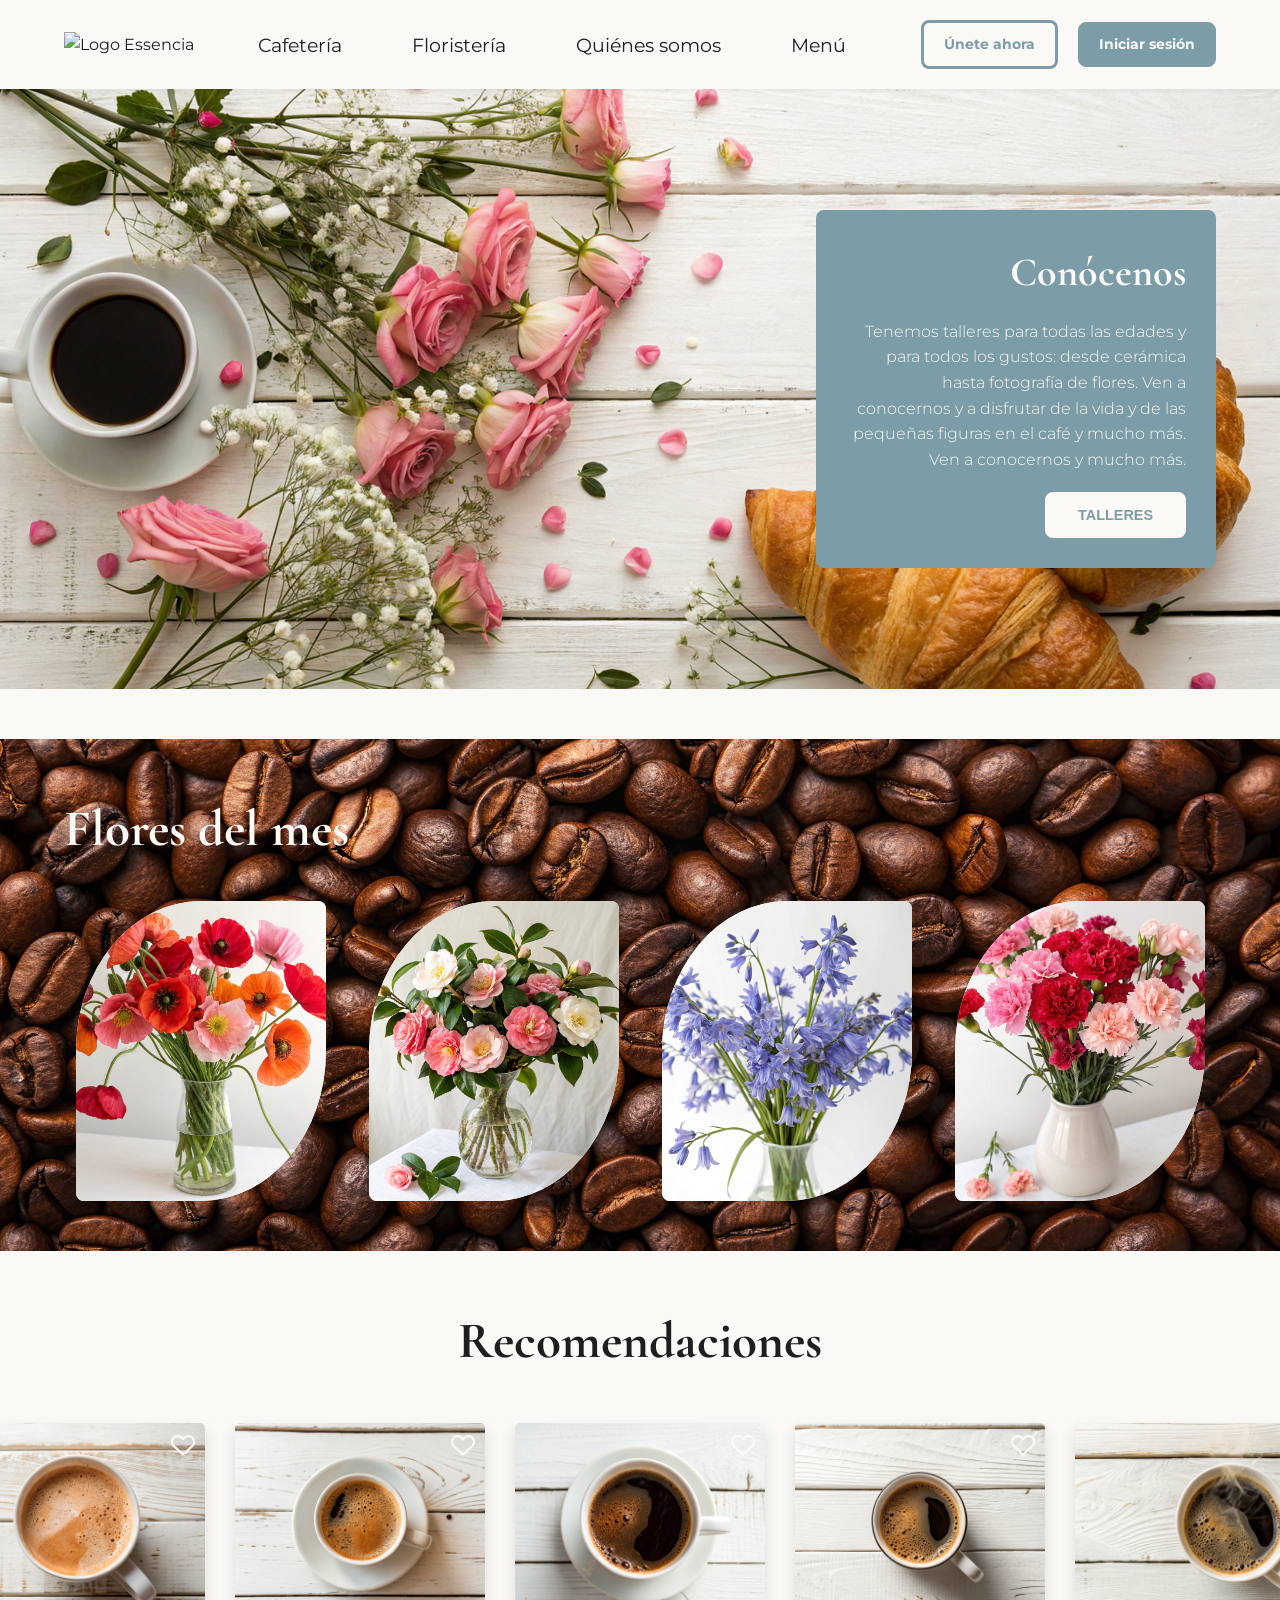
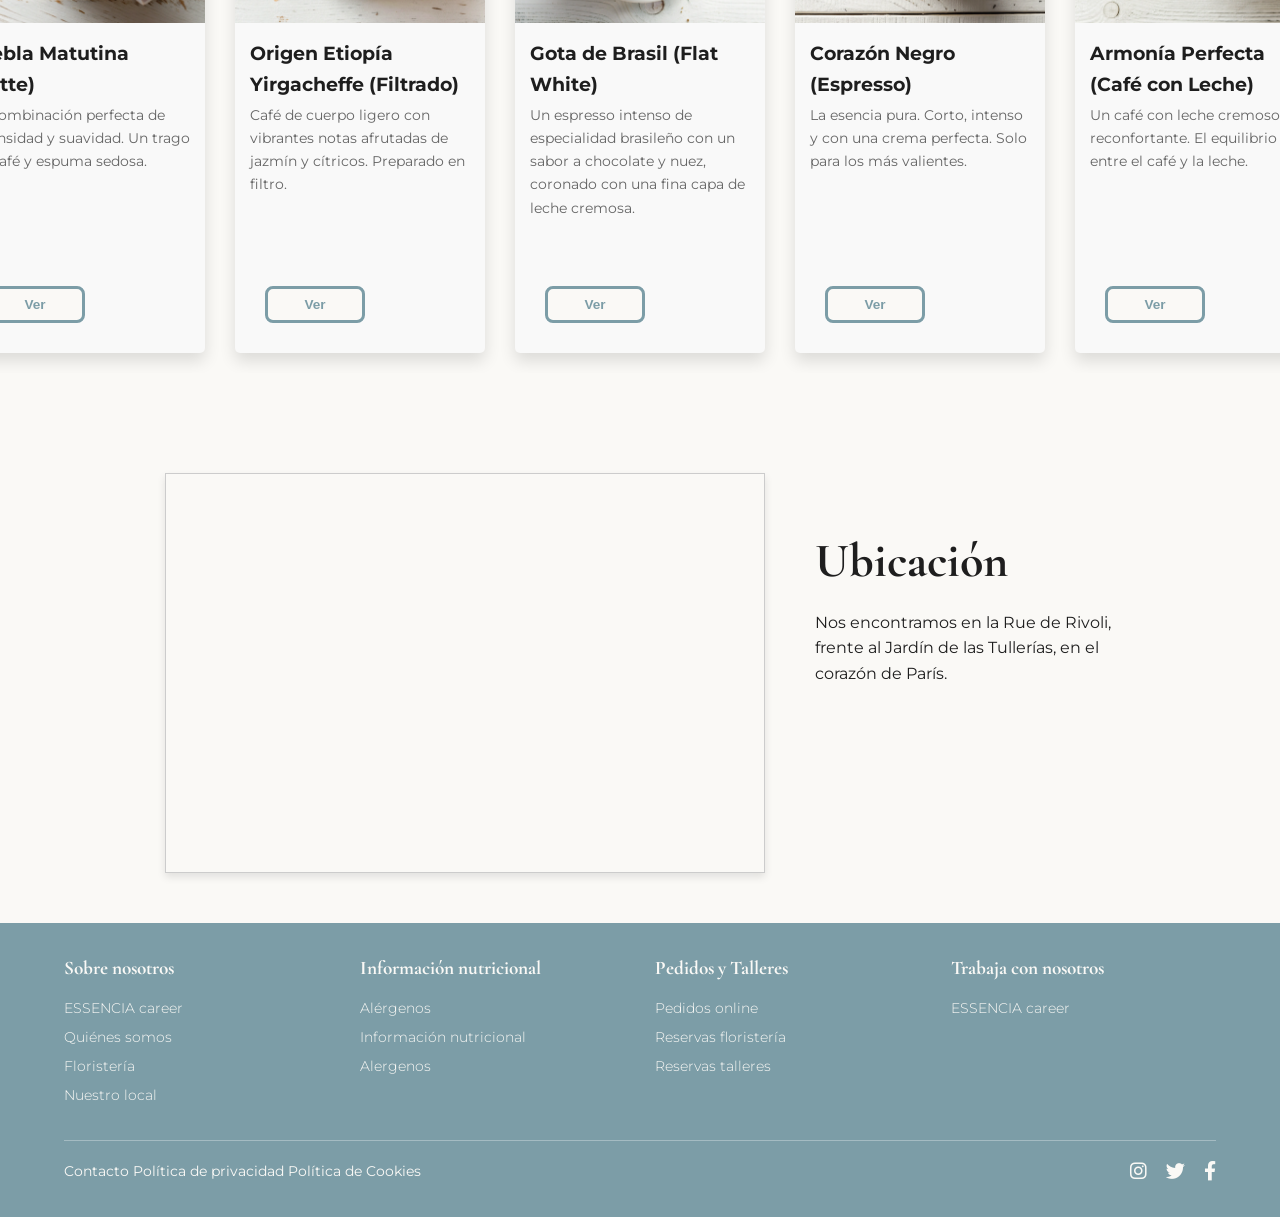
==== commit c8e8c13c: "cambios ultimos" ====
--- a/Frontend/html/index.html
+++ b/Frontend/html/index.html
@@ -23,7 +23,7 @@
     <header class="header">
         <div class="header__container">
             <div class="header__logo">
-                <img src="../imagenes/generales/logo1-azul.png" alt="Logo Essencia">
+                <img src="../imagenes/generales/logo3-azul.png" alt="Logo Essencia">
             </div>
             <button class="header__toggle menu-toggle" aria-label="Toggle navigation">
                 <i class="fas fa-bars"></i>
@@ -40,8 +40,8 @@
                 </ul>
             </nav>
             <div class="header__buttons">
-                <a href="../html/register.html" class="btn btn--outline-blue">Únete ahora</a>
-                <a href="../html/login.html" class="btn btn--primary">Iniciar sesión</a>
+                <a href="#" class="btn btn--outline-blue">Únete ahora</a>
+                <a href="#" class="btn btn--primary">Iniciar sesión</a>
             </div>
         </div>
     </header>
--- a/Frontend/css/main.css
+++ b/Frontend/css/main.css
@@ -37,46 +37,46 @@
   text-align: center;
 }
 .btn--primary {
-  background-color: #7b9ea8;
-  color: #faf9f6;
-  border: 1px solid #7b9ea8;
+  background-color: #7C9DA7;
+  color: #faf9f6;
+  border: 1px solid #7C9DA7;
 }
 .btn--primary:hover {
-  background-color: #658790;
-  border-color: #658790;
+  background-color: #6B8A95;
+  border-color: #6B8A95;
   opacity: 1;
 }
 .btn--outline-blue {
   background-color: #faf9f6;
-  color: #7b9ea8;
-  border: 3px solid #7b9ea8;
+  color: #7C9DA7;
+  border: 3px solid #7C9DA7;
 }
 .btn--outline-blue:hover {
-  background-color: #7b9ea8;
-  color: #faf9f6;
-  border-color: #7b9ea8;
+  background-color: #7C9DA7;
+  color: #faf9f6;
+  border-color: #7C9DA7;
   opacity: 1;
 }
 .btn--secondary {
   background-color: transparent;
-  color: #7b9ea8;
-  border: 2px solid #7b9ea8;
+  color: #7C9DA7;
+  border: 2px solid #7C9DA7;
 }
 .btn--secondary:hover {
-  background-color: #7b9ea8;
-  color: #faf9f6;
-  border-color: #7b9ea8;
+  background-color: #7C9DA7;
+  color: #faf9f6;
+  border-color: #7C9DA7;
   opacity: 1;
 }
 .btn--tertiary {
   background-color: #faf9f6;
-  color: #7b9ea8;
+  color: #7C9DA7;
   border: 3px solid #faf9f6;
   padding: 12px 30px;
   text-transform: uppercase;
 }
 .btn--tertiary:hover {
-  background-color: #658790;
+  background-color: #6B8A95;
   opacity: 1;
   color: #faf9f6;
 }
@@ -85,31 +85,31 @@
   color: #faf9f6;
 }
 .btn--ver:hover {
-  background-color: #658790;
-  border-color: #658790;
+  background-color: #6B8A95;
+  border-color: #6B8A95;
   opacity: 1;
 }
 .btn--green {
+  background-color: #A3B18A;
+  color: #faf9f6;
+  border: 1px solid #A3B18A;
+}
+.btn--green:hover {
   background-color: #9CAF88;
-  color: #faf9f6;
-  border: 1px solid #9CAF88;
-}
-.btn--green:hover {
-  background-color: #829773;
-  border-color: #829773;
+  border-color: #9CAF88;
 }
 .btn--outline-green {
   background-color: #faf9f6;
-  color: #9CAF88;
-  border: 3px solid #9CAF88;
+  color: #A3B18A;
+  border: 3px solid #A3B18A;
 }
 .btn--outline-green:hover {
-  background-color: #9CAF88;
+  background-color: #A3B18A;
   color: #faf9f6;
 }
 .btn--rose {
   background-color: #CEA6A1;
-  color: #ffffff;
+  color: #FAF9F6;
   border: 1px solid #CEA6A1;
 }
 .btn--rose:hover {
@@ -124,7 +124,7 @@
 }
 .btn--outline-rose:hover {
   background-color: #CEA6A1;
-  color: #ffffff;
+  color: #FAF9F6;
   border-color: #CEA6A1;
   opacity: 1;
 }
@@ -141,7 +141,7 @@
 }
 .btn--transparent:hover {
   background-color: #1E1E1E;
-  color: #ffffff;
+  color: #FAF9F6;
 }
 
 .header {
@@ -156,11 +156,6 @@
   z-index: 1000;
   box-shadow: 0 2px 4px rgba(0, 0, 0, 0.05);
   justify-content: space-between;
-}
-.header .cart-icon {
-  color: #CEA6A1;
-  font-size: 1.2rem;
-  margin-left: 10px;
 }
 .header__container {
   display: flex;
@@ -284,10 +279,10 @@
     text-decoration: none;
   }
   .header__link:hover {
-    color: #7b9ea8;
+    color: #7C9DA7;
   }
   .header .header__link:hover {
-    color: #9CAF88;
+    color: #A3B18A;
   }
   .header .header__list ul .header__item:first-child a:hover {
     color: #CEA6A1;
@@ -304,13 +299,13 @@
 }
 
 .footer {
-  background-color: #7b9ea8;
+  background-color: #7C9DA7;
   color: #faf9f6;
   padding: 30px 5%;
   font-size: 0.9rem;
 }
 .footer--green {
-  background-color: #9CAF88;
+  background-color: #A3B18A;
 }
 .footer--rose {
   background-color: #CEA6A1;
@@ -428,7 +423,7 @@
 .banner__content {
   position: relative;
   z-index: 2;
-  background-color: #7b9ea8;
+  background-color: #7C9DA7;
   color: #faf9f6;
   padding: 30px;
   border-radius: 8px;
@@ -573,7 +568,7 @@
   transition: color 0.2s;
 }
 .cafe-card .heart-icon:active {
-  color: #7b9ea8;
+  color: #7C9DA7;
 }
 .cafe-card .cafe-content {
   padding: 15px;
@@ -592,12 +587,6 @@
   color: #666;
   margin-bottom: 10px;
 }
-.cafe-card .cafe-content .price {
-  font-size: 1.1rem;
-  font-weight: 700;
-  color: #7b9ea8;
-  margin-bottom: 15px;
-}
 .cafe-card .cafe-actions {
   margin-top: auto;
   padding: 15px;
@@ -606,8 +595,8 @@
 }
 .cafe-card .cafe-actions .btn {
   background-color: #faf9f6;
-  color: #7b9ea8;
-  border: 3px solid #7b9ea8;
+  color: #7C9DA7;
+  border: 3px solid #7C9DA7;
   font-size: 0.85rem;
   padding: 8px 20px;
   text-align: center;
@@ -615,9 +604,9 @@
   font-weight: 700;
 }
 .cafe-card .cafe-actions .btn:hover {
-  background-color: #7b9ea8;
-  color: #faf9f6;
-  border-color: #7b9ea8;
+  background-color: #7C9DA7;
+  color: #faf9f6;
+  border-color: #7C9DA7;
   opacity: 1;
 }
 .cafe-card .cafe-actions .btn--secondary {
@@ -722,7 +711,7 @@
 
 .input-group input:focus {
   outline: none;
-  border-color: #7b9ea8;
+  border-color: #7C9DA7;
   box-shadow: 0 0 0 3px rgba(123, 158, 168, 0.2);
 }
 
@@ -734,14 +723,14 @@
   letter-spacing: 1px;
   border-radius: 8px;
   margin-top: 1rem;
-  background-color: #7b9ea8;
-  color: #faf9f6;
-  border: 1px solid #7b9ea8;
+  background-color: #7C9DA7;
+  color: #faf9f6;
+  border: 1px solid #7C9DA7;
 }
 
 .form-btn:hover {
-  background-color: #658790;
-  border-color: #658790;
+  background-color: #6B8A95;
+  border-color: #6B8A95;
 }
 
 .form-switch {
@@ -752,7 +741,7 @@
 }
 
 .form-switch a {
-  color: #7b9ea8;
+  color: #7C9DA7;
   font-weight: 700;
   text-decoration: none;
 }
@@ -781,10 +770,11 @@
   position: relative;
   height: 60vh;
   display: flex;
-  align-items: center;
+  align-items: flex-end;
   justify-content: center;
   text-align: center;
   padding: 2rem;
+  padding-bottom: 3rem;
   color: #1e1e1e;
 }
 .hero-cafe__bg {
@@ -804,31 +794,44 @@
 .hero-cafe__content {
   position: relative;
   z-index: 1;
-  max-width: 500px;
-  text-align: right;
-  align-self: flex-start;
-  margin-top: 2rem;
-  margin-left: auto;
+  max-width: 600px;
+  text-align: center;
+  margin: 0 auto;
+  padding: 1.5rem 2rem;
+  background-color: rgba(255, 255, 255, 0.85);
+  border-radius: 8px;
+  backdrop-filter: blur(5px);
 }
 .hero-cafe__title {
-  font-size: 3.5rem;
-  margin-bottom: 0.5rem;
+  font-size: 3rem;
+  margin-bottom: 1rem;
+  font-family: "Cormorant Garamond", serif;
 }
 .hero-cafe__text {
-  font-size: 1rem;
+  font-size: 0.95rem;
   margin-bottom: 1.5rem;
   font-weight: 300;
+  line-height: 1.5;
 }
 @media (min-width: 901px) {
   .hero-cafe {
+    align-items: center;
     justify-content: flex-end;
     padding-right: 10%;
+    padding-bottom: 2rem;
   }
   .hero-cafe__content {
+    text-align: right;
+    align-self: flex-start;
     margin-top: 4rem;
+    margin-left: auto;
+    margin-right: 0;
   }
   .hero-cafe__title {
     font-size: 4.5rem;
+  }
+  .hero-cafe__text {
+    font-size: 1rem;
   }
 }
 
@@ -888,18 +891,27 @@
 .card-item {
   display: flex;
   flex-direction: column;
-  flex: 1;
-  min-width: 250px;
-  height: 100%;
-  background-color: #f9f9f9;
-  border-radius: 5px;
+  flex: 0 0 auto;
+  min-width: 280px;
+  max-width: 320px;
+  background-color: #ffffff;
+  border-radius: 8px;
   overflow: hidden;
   text-align: left;
+  box-shadow: 0 2px 8px rgba(0, 0, 0, 0.1);
+  scroll-snap-align: center;
+}
+@media (min-width: 901px) {
+  .card-item {
+    flex: 0 0 calc(33.333% - 20px);
+    min-width: unset;
+    max-width: 350px;
+  }
 }
 .card-item .card-header {
   position: relative;
   width: 100%;
-  height: 200px;
+  height: 220px;
   flex-shrink: 0;
 }
 .card-item .card-header img {
@@ -909,46 +921,85 @@
 }
 .card-item .heart-icon {
   position: absolute;
-  top: 10px;
-  right: 10px;
-  color: #faf9f6;
+  top: 15px;
+  right: 15px;
+  color: #CEA6A1;
   font-size: 1.5rem;
   cursor: pointer;
   transition: color 0.2s;
-}
-.card-item .heart-icon:active {
+  background-color: #faf9f6;
+  opacity: 80%;
+  width: 35px;
+  height: 35px;
+  border-radius: 50%;
+  display: flex;
+  align-items: center;
+  justify-content: center;
+}
+.card-item .heart-icon:hover, .card-item .heart-icon:active {
   color: #CEA6A1;
 }
 .card-item .card-content {
-  padding: 15px;
+  padding: 20px 15px;
   display: flex;
   flex-direction: column;
   flex-grow: 1;
+  text-align: left;
 }
 .card-item .card-content h4 {
-  font-family: "Montserrat", sans-serif;
+  font-family: "Cormorant Garamond", serif;
+  font-size: 1.1rem;
+  margin-bottom: 8px;
+  font-weight: 400;
+  color: #1e1e1e;
+  letter-spacing: 1px;
+}
+.card-item .card-content p {
+  font-size: 0.85rem;
+  color: #666;
+  margin-bottom: 15px;
+  line-height: 1.4;
+}
+.card-item .card-content .price {
   font-size: 1.2rem;
-  margin-bottom: 5px;
   font-weight: 700;
+  color: #1e1e1e;
+  margin-top: auto;
+  margin-bottom: 15px;
+}
+.card-item .card-actions {
+  padding: 0 15px 20px 15px;
+  display: flex;
+  gap: 10px;
+  justify-content: flex-start;
+}
+.card-item .card-actions .btn {
+  flex: 1;
+  padding: 10px 20px;
+  font-size: 0.85rem;
+  border-radius: 5px;
+  cursor: pointer;
+  transition: all 0.3s ease;
+}
+.card-item .card-actions .btn--outline-rose {
+  background-color: transparent;
+  border: 3px solid #CEA6A1;
   color: #CEA6A1;
 }
-.card-item .card-content p {
-  font-size: 0.9rem;
-  color: #666;
-  margin-bottom: 10px;
-}
-.card-item .card-content .price {
-  font-size: 1.1rem;
-  font-weight: 700;
-  color: #1e1e1e;
-  margin-bottom: 15px;
-  margin-top: auto;
-}
-.card-item .card-actions {
-  padding: 0 15px 15px 15px;
-  display: flex;
-  gap: 10px;
-  justify-content: space-between;
+.card-item .card-actions .btn--outline-rose:hover {
+  background-color: #CEA6A1;
+  color: #faf9f6;
+}
+.card-item .card-actions .btn--rose {
+  background-color: #CEA6A1;
+  color: #faf9f6;
+  border: 3px solid #CEA6A1;
+}
+.card-item .card-actions .btn--rose:hover {
+  color: #CEA6A1;
+  cursor: pointer;
+  transition: color 0.2s;
+  background-color: #faf9f6;
 }
 
 .about-cafe {
@@ -1054,7 +1105,7 @@
   left: 0;
   width: 100%;
   height: 100%;
-  background-color: #9CAF88;
+  background-color: #A3B18A;
   opacity: 0.5;
   border-radius: 8px;
   z-index: -1;
@@ -1239,8 +1290,8 @@
 }
 .trending-card .product-actions .btn-primary {
   background-color: #faf9f6;
-  color: #9CAF88;
-  border: 3px solid #9CAF88;
+  color: #A3B18A;
+  border: 3px solid #A3B18A;
   padding: 8px 20px;
   border-radius: 8px;
   font-weight: 700;
@@ -1249,13 +1300,13 @@
   transition: all 0.3s ease;
 }
 .trending-card .product-actions .btn-primary:hover {
-  background-color: #9CAF88;
-  color: #faf9f6;
-  border-color: #9CAF88;
+  background-color: #A3B18A;
+  color: #faf9f6;
+  border-color: #A3B18A;
 }
 
 .about {
-  background-color: #9CAF88;
+  background-color: #A3B18A;
   padding: 4rem 5%;
   text-align: center;
   color: #faf9f6;
@@ -1333,7 +1384,7 @@
   transition: all 0.3s;
 }
 .gallery__arrow:hover {
-  background-color: #9CAF88;
+  background-color: #A3B18A;
   color: #faf9f6;
 }
 .gallery__arrow--left {
@@ -1430,6 +1481,8 @@
 .catalog {
   padding: 3rem 5%;
   background-color: #faf9f6;
+  max-width: 1200px;
+  margin: 0 auto;
 }
 .catalog__title {
   font-size: 2.5rem;
@@ -1515,7 +1568,7 @@
   font-weight: bold;
   font-size: 1.1rem;
   margin-bottom: 1rem;
-  color: #9CAF88;
+  color: #A3B18A;
 }
 .trending-card.catalogo-card .product-info .product-actions {
   display: flex;
@@ -1524,8 +1577,8 @@
 }
 .trending-card.catalogo-card .product-info .product-actions .btn-primary {
   background-color: #faf9f6;
-  color: #9CAF88;
-  border: 3px solid #9CAF88;
+  color: #A3B18A;
+  border: 3px solid #A3B18A;
   padding: 8px 20px;
   border-radius: 8px;
   font-weight: 700;
@@ -1534,9 +1587,9 @@
   transition: all 0.3s ease;
 }
 .trending-card.catalogo-card .product-info .product-actions .btn-primary:hover {
-  background-color: #9CAF88;
-  color: #faf9f6;
-  border-color: #9CAF88;
+  background-color: #A3B18A;
+  color: #faf9f6;
+  border-color: #A3B18A;
 }
 
 .product-detail {
@@ -1575,7 +1628,7 @@
 }
 .product-main__title {
   font-size: 2.5rem;
-  color: #9CAF88;
+  color: #A3B18A;
   font-weight: 400;
   line-height: 1.2;
 }
@@ -1602,7 +1655,7 @@
 }
 .product-main .wishlist-icon {
   font-size: 1.8rem;
-  color: #9CAF88;
+  color: #A3B18A;
   cursor: pointer;
   transition: all 0.2s;
 }
@@ -1645,7 +1698,7 @@
   font-family: "Font Awesome 5 Free";
   font-weight: 900;
   font-size: 1rem;
-  color: #9CAF88;
+  color: #A3B18A;
 }
 .product-accordion__item[open] summary .icon {
   transform: rotate(180deg);
@@ -1676,7 +1729,7 @@
 }
 .related-products__title {
   font-size: 2.5rem;
-  color: #9CAF88;
+  color: #A3B18A;
   font-weight: 400;
   margin-bottom: 2rem;
 }
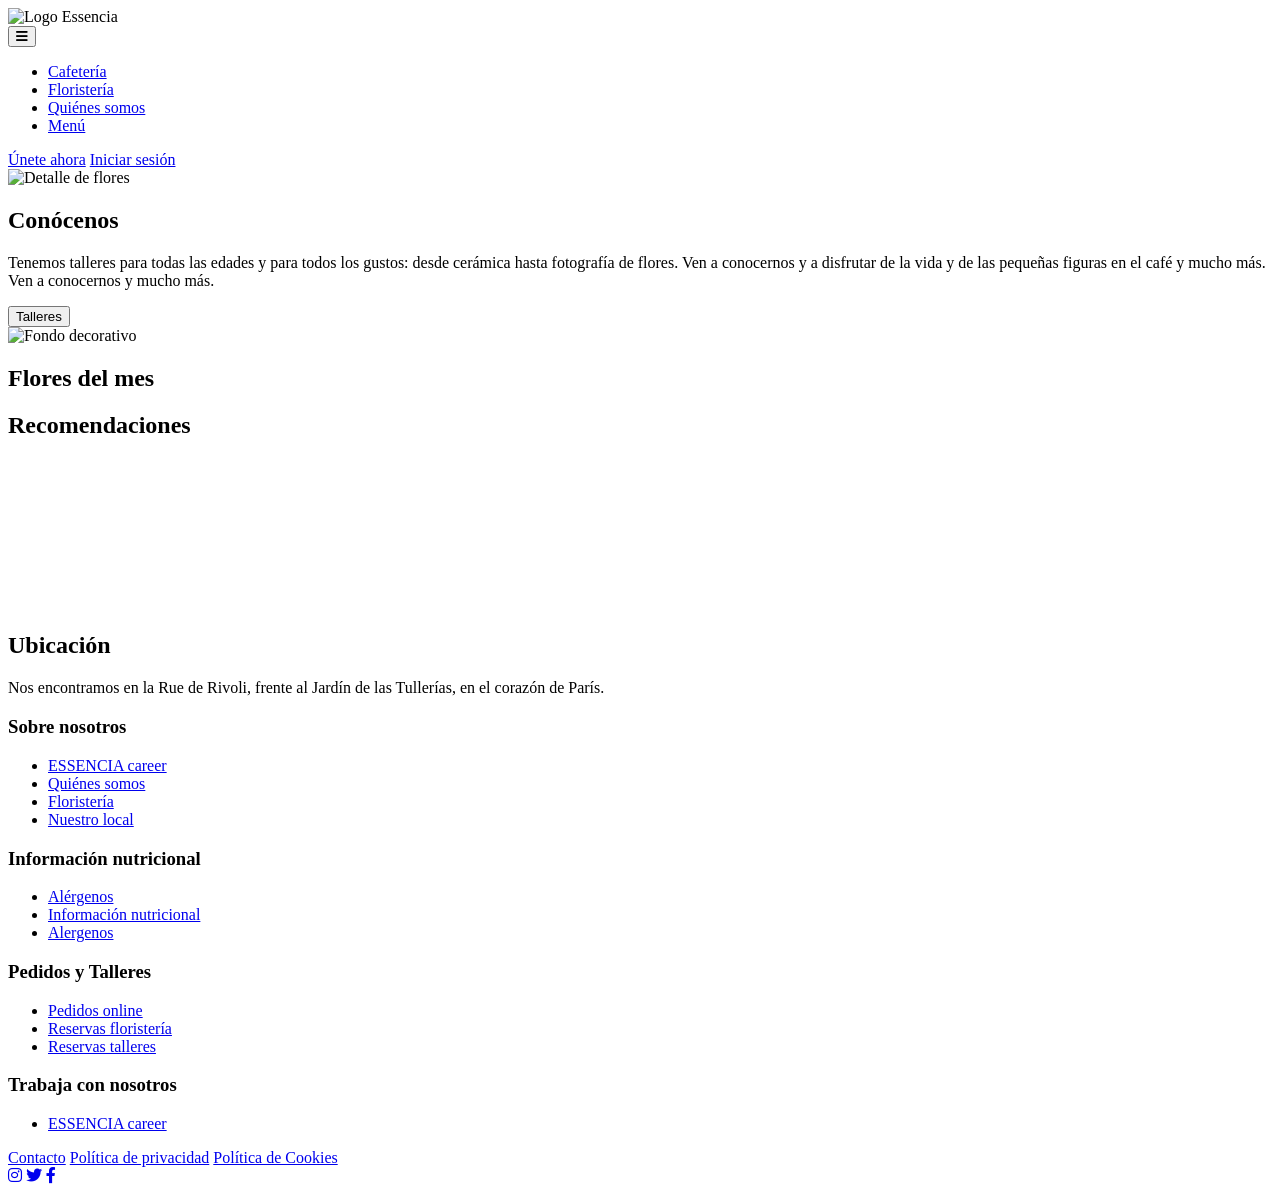
==== commit 974b144e: "juntado front y back" ====
--- a/Frontend/html/index.html
+++ b/Frontend/html/index.html
@@ -10,11 +10,10 @@
     <link
         href="https://fonts.googleapis.com/css2?family=Cormorant+Garamond:wght@400;700&family=Montserrat:wght@300;400;700&display=swap"
         rel="stylesheet">
-    <link rel="stylesheet" href="../css/main.css">
-    <script src="../js/index.js"></script>
-    <script src="../js/api.js" defer></script>
+    <link rel="stylesheet" href="/css/main.css">
+    <script src="/js/index.js"></script>
     
-    <script src="../js/toggle.js"></script>
+    <script src="/js/toggle.js"></script>
     <link rel="stylesheet" href="https://cdnjs.cloudflare.com/ajax/libs/font-awesome/6.0.0-beta3/css/all.min.css">
 </head>
 
@@ -23,7 +22,7 @@
     <header class="header">
         <div class="header__container">
             <div class="header__logo">
-                <img src="../imagenes/generales/logo3-azul.png" alt="Logo Essencia">
+                <img src="/imagenes/generales/logo3-azul.png" alt="Logo Essencia">
             </div>
             <button class="header__toggle menu-toggle" aria-label="Toggle navigation">
                 <i class="fas fa-bars"></i>
@@ -33,8 +32,8 @@
         <div class="header__nav nav-menu">
             <nav class="header__list">
                 <ul>
-                    <li class="header__item"><a href="../html/cafeteria.html" class="header__link">Cafetería</a></li>
-                    <li class="header__item"><a href="../html/floristeria.html" class="header__link">Floristería</a></li>
+                    <li class="header__item"><a href="/html/cafeteria.html" class="header__link">Cafetería</a></li>
+                    <li class="header__item"><a href="/html/floristeria.html" class="header__link">Floristería</a></li>
                     <li class="header__item"><a href="#" class="header__link">Quiénes somos</a></li>
                     <li class="header__item"><a href="#" class="header__link">Menú</a></li>
                 </ul>
@@ -48,7 +47,7 @@
 
     <section class="banner">
         <div class="banner__overlay-img">
-            <img src="../imagenes/generales/conocenos.png" alt="Detalle de flores">
+            <img src="/imagenes/generales/conocenos.png" alt="Detalle de flores">
         </div>
         <div class="banner__content">
             <h2 class="banner__title">Conócenos</h2>
@@ -61,7 +60,7 @@
 
     <section class="flores-section">
         <div class="flores-section__bg">
-            <img src="../imagenes/generales/granos1.png" alt="Fondo decorativo">
+            <img src="/imagenes/generales/granos1.png" alt="Fondo decorativo">
         </div>
         <h2 class="flores-section__title">Flores del mes</h2>
         <div id="flores-del-mes-container" class="flores-section__grid">
